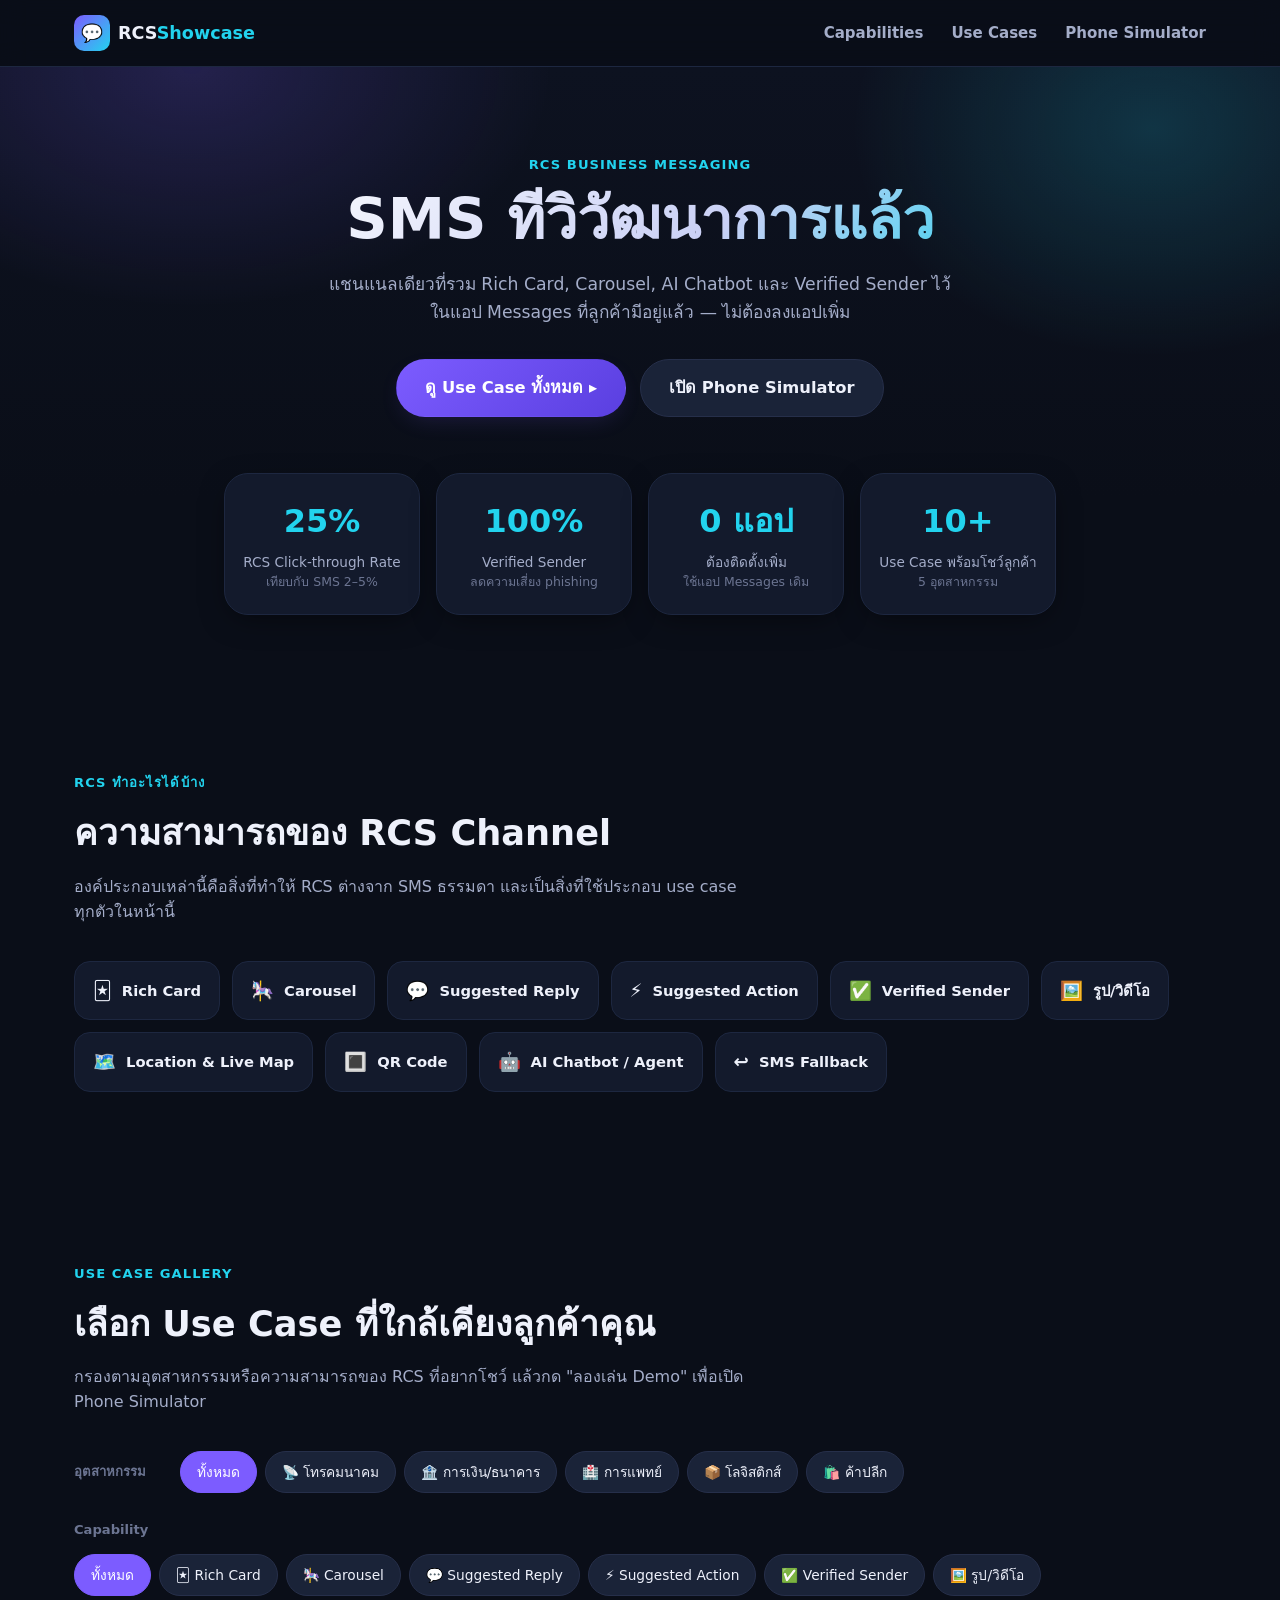
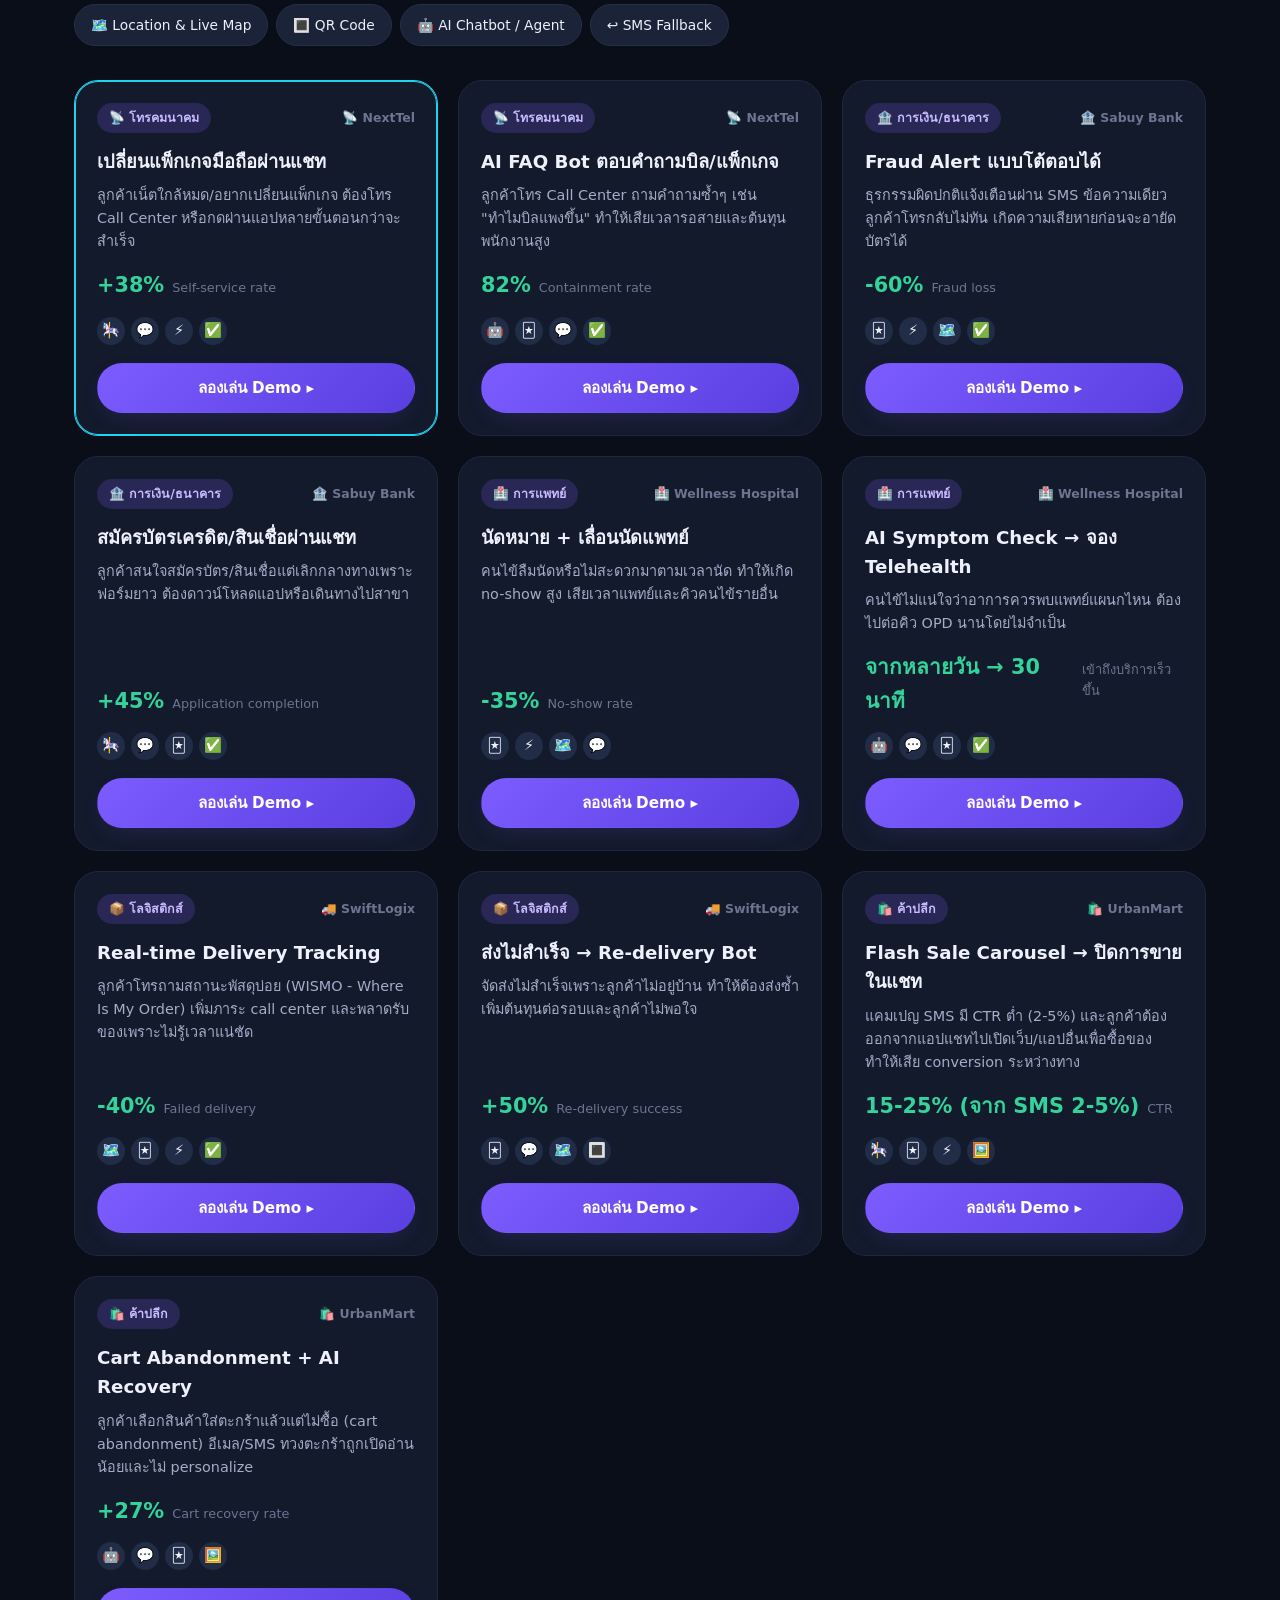
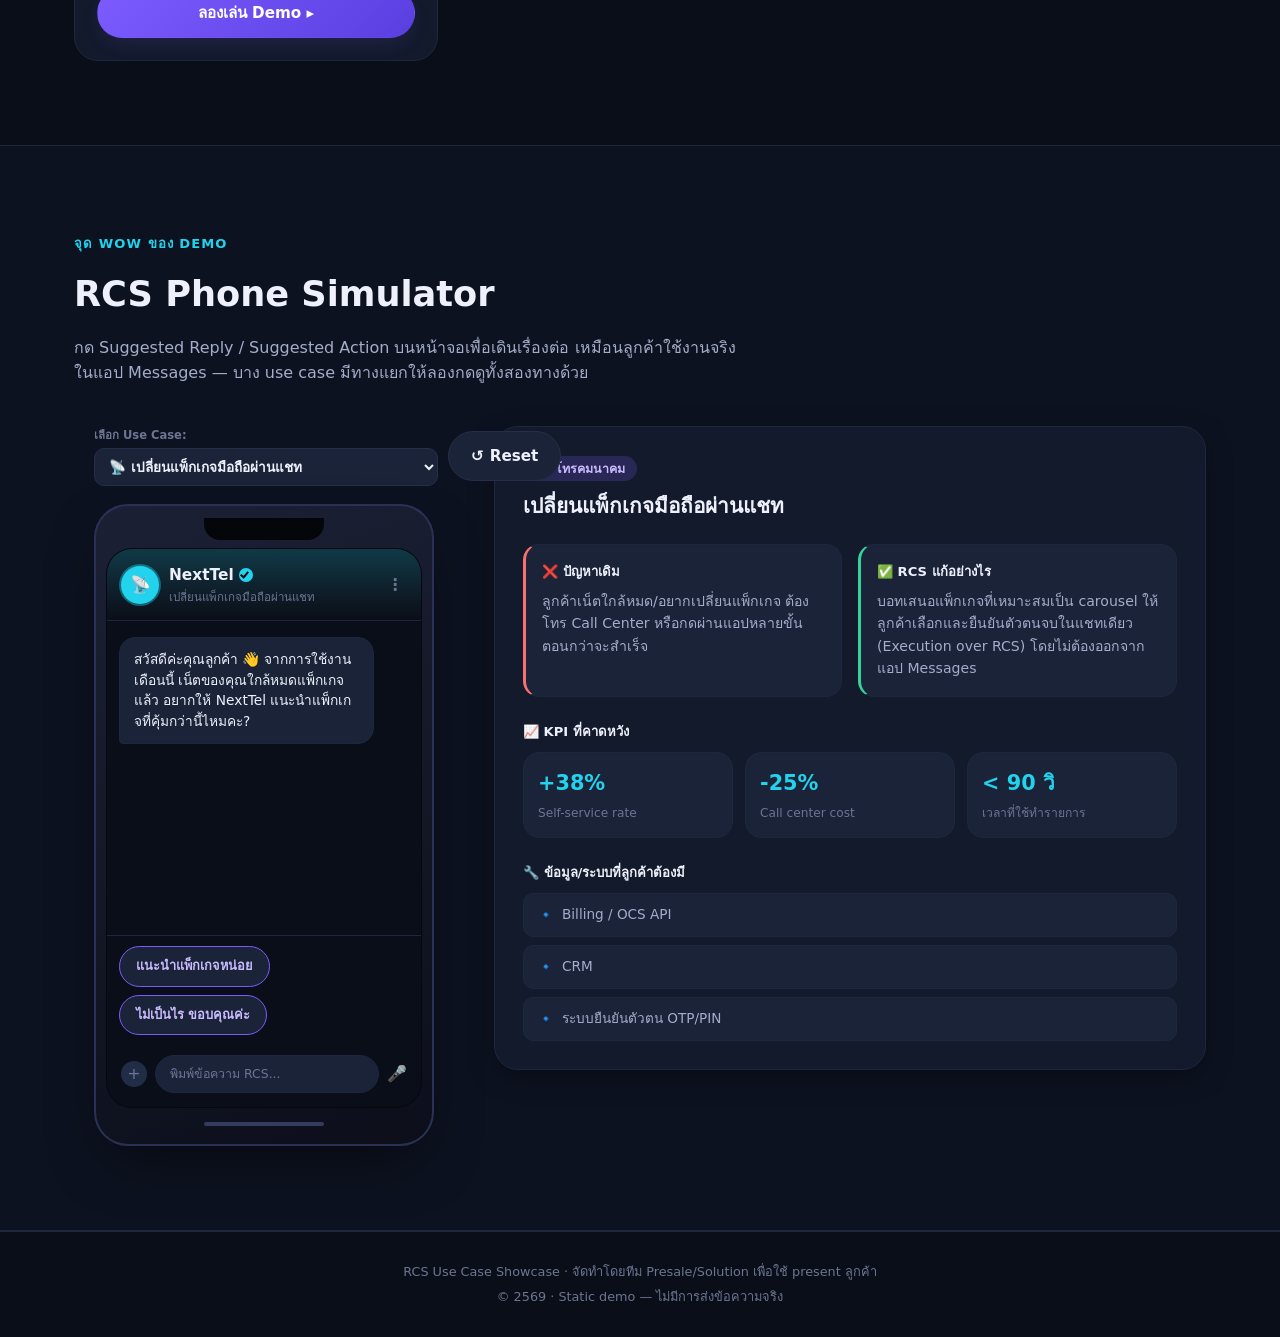
==== index.html @ 5b844939 "Build RCS use case showcase website Co-Authored-By: Claude Fable 5 <noreply@anthropic.com>" ====
<!DOCTYPE html>
<html lang="th">
<head>
<meta charset="UTF-8">
<meta name="viewport" content="width=device-width, initial-scale=1.0, viewport-fit=cover">
<title>RCS Use Case Showcase — SMS ที่วิวัฒนาการแล้ว</title>
<meta name="description" content="เว็บไซต์รวม RCS Business Messaging use case แบบ interactive พร้อม Phone Simulator เล่นบทสนทนาได้จริง สำหรับทีม presale">
<link rel="icon" href="data:,">
<link rel="stylesheet" href="css/style.css">
</head>
<body>

<a class="skip-link" href="#main">ข้ามไปเนื้อหาหลัก</a>

<header class="site-header">
  <div class="container header-inner">
    <a class="brand-logo" href="#top">
      <span class="brand-logo-mark" aria-hidden="true">💬</span>
      <span class="brand-logo-text">RCS<span>Showcase</span></span>
    </a>
    <button id="navToggle" class="nav-toggle" type="button" aria-label="เปิดเมนู" aria-expanded="false">
      <span></span><span></span><span></span>
    </button>
    <nav id="navMenu" class="nav-menu">
      <a href="#capabilities">Capabilities</a>
      <a href="#gallery">Use Cases</a>
      <a href="#simulator">Phone Simulator</a>
    </nav>
  </div>
</header>

<main id="main">

  <!-- ================= HERO ================= -->
  <section id="top" class="hero">
    <div class="hero-bg" aria-hidden="true"></div>
    <div class="container hero-inner">
      <p class="eyebrow">RCS Business Messaging</p>
      <h1 class="hero-title">SMS ที่วิวัฒนาการแล้ว</h1>
      <p class="hero-desc">
        แชนแนลเดียวที่รวม Rich Card, Carousel, AI Chatbot และ Verified Sender
        ไว้ในแอป Messages ที่ลูกค้ามีอยู่แล้ว — ไม่ต้องลงแอปเพิ่ม
      </p>
      <div class="hero-cta">
        <a href="#gallery" class="btn btn-primary btn-lg">ดู Use Case ทั้งหมด ▸</a>
        <a href="#simulator" class="btn btn-ghost btn-lg">เปิด Phone Simulator</a>
      </div>

      <div class="stat-tiles">
        <div class="stat-tile">
          <div class="stat-value"><span data-count-to="25" data-suffix="%">0%</span></div>
          <div class="stat-label">RCS Click-through Rate<br><span class="stat-sub">เทียบกับ SMS 2–5%</span></div>
        </div>
        <div class="stat-tile">
          <div class="stat-value"><span data-count-to="100" data-suffix="%">0%</span></div>
          <div class="stat-label">Verified Sender<br><span class="stat-sub">ลดความเสี่ยง phishing</span></div>
        </div>
        <div class="stat-tile">
          <div class="stat-value"><span data-count-to="0" data-suffix="">0</span> แอป</div>
          <div class="stat-label">ต้องติดตั้งเพิ่ม<br><span class="stat-sub">ใช้แอป Messages เดิม</span></div>
        </div>
        <div class="stat-tile">
          <div class="stat-value"><span data-count-to="10" data-suffix="+">0+</span></div>
          <div class="stat-label">Use Case พร้อมโชว์ลูกค้า<br><span class="stat-sub">5 อุตสาหกรรม</span></div>
        </div>
      </div>
    </div>
  </section>

  <!-- ================= CAPABILITY CHIPS ================= -->
  <section id="capabilities" class="section capabilities-section">
    <div class="container">
      <p class="section-eyebrow">RCS ทำอะไรได้บ้าง</p>
      <h2 class="section-title">ความสามารถของ RCS Channel</h2>
      <p class="section-desc">องค์ประกอบเหล่านี้คือสิ่งที่ทำให้ RCS ต่างจาก SMS ธรรมดา และเป็นสิ่งที่ใช้ประกอบ use case ทุกตัวในหน้านี้</p>
      <div id="capabilityChips" class="capability-chip-grid"></div>
    </div>
  </section>

  <!-- ================= GALLERY ================= -->
  <section id="gallery" class="section gallery-section">
    <div class="container">
      <p class="section-eyebrow">Use Case Gallery</p>
      <h2 class="section-title">เลือก Use Case ที่ใกล้เคียงลูกค้าคุณ</h2>
      <p class="section-desc">กรองตามอุตสาหกรรมหรือความสามารถของ RCS ที่อยากโชว์ แล้วกด "ลองเล่น Demo" เพื่อเปิด Phone Simulator</p>

      <div class="filters">
        <div class="filter-group">
          <span class="filter-group-label">อุตสาหกรรม</span>
          <div id="industryFilters" class="filter-chip-row"></div>
        </div>
        <div class="filter-group">
          <span class="filter-group-label">Capability</span>
          <div id="capabilityFilters" class="filter-chip-row"></div>
        </div>
      </div>

      <div id="galleryGrid" class="gallery-grid"></div>
    </div>
  </section>

  <!-- ================= SIMULATOR ================= -->
  <section id="simulator" class="section simulator-section">
    <div class="container simulator-container">
      <div class="simulator-intro">
        <p class="section-eyebrow">จุด Wow ของ Demo</p>
        <h2 class="section-title">RCS Phone Simulator</h2>
        <p class="section-desc">
          กด Suggested Reply / Suggested Action บนหน้าจอเพื่อเดินเรื่องต่อ
          เหมือนลูกค้าใช้งานจริงในแอป Messages — บาง use case มีทางแยกให้ลองกดดูทั้งสองทางด้วย
        </p>
      </div>

      <div class="simulator-layout">
        <div id="simulatorRoot" class="simulator-root"></div>
        <div id="businessValue" class="business-value-panel"></div>
      </div>
    </div>
  </section>

</main>

<footer class="site-footer">
  <div class="container footer-inner">
    <p>RCS Use Case Showcase · จัดทำโดยทีม Presale/Solution เพื่อใช้ present ลูกค้า</p>
    <p class="footer-meta">© <span id="footerYear"></span> · Static demo — ไม่มีการส่งข้อความจริง</p>
  </div>
</footer>

<script src="js/usecases.js"></script>
<script src="js/simulator.js"></script>
<script src="js/app.js"></script>
</body>
</html>
---- css/style.css ----
/* =========================================================================
   RCS Use Case Showcase — style.css
   Dark theme, self-contained (no external fonts/CDN), responsive.
   ========================================================================= */

:root {
  --bg: #0a0e18;
  --bg-soft: #0d1220;
  --surface: #131a2c;
  --surface-2: #1a2338;
  --surface-3: #212c47;
  --border: #262f4a;
  --border-soft: #1d2740;
  --text: #eef1fb;
  --text-dim: #a4adc9;
  --text-faint: #6c7592;

  --accent: #7c5cff;
  --accent-soft: #7c5cff33;
  --accent-2: #22d3ee;
  --accent-2-soft: #22d3ee2e;
  --success: #34d399;
  --success-soft: #34d3992e;
  --danger: #f87171;
  --danger-soft: #f871712e;
  --warning: #fbbf24;
  --warning-soft: #fbbf242e;

  --radius-sm: 10px;
  --radius-md: 16px;
  --radius-lg: 24px;
  --radius-xl: 34px;

  --shadow-md: 0 8px 30px -8px rgba(0, 0, 0, 0.55);
  --shadow-lg: 0 24px 60px -20px rgba(0, 0, 0, 0.6);

  --font-sans: 'Segoe UI', 'Leelawadee UI', 'Noto Sans Thai', 'Sarabun', 'Thonburi',
    system-ui, -apple-system, 'Helvetica Neue', Arial, sans-serif;

  color-scheme: dark;
}

/* ---------------- reset ---------------- */
*, *::before, *::after { box-sizing: border-box; }
html { scroll-behavior: smooth; }
body {
  margin: 0;
  background: var(--bg);
  color: var(--text);
  font-family: var(--font-sans);
  line-height: 1.6;
  -webkit-font-smoothing: antialiased;
  overflow-x: hidden;
}
img, svg { display: block; max-width: 100%; }
button, select { font: inherit; color: inherit; }
a { color: inherit; text-decoration: none; }
ul { margin: 0; padding: 0; list-style: none; }
h1, h2, h3, p { margin: 0; }
.hidden { display: none !important; }

.skip-link {
  position: absolute; left: -999px; top: 0;
  background: var(--accent); color: #fff; padding: 10px 16px; border-radius: 0 0 8px 0; z-index: 999;
}
.skip-link:focus { left: 0; }

.container {
  width: 100%;
  max-width: 1180px;
  margin: 0 auto;
  padding: 0 24px;
}

/* ---------------- buttons & chips (shared) ---------------- */
.btn {
  display: inline-flex; align-items: center; justify-content: center; gap: 6px;
  border: 1px solid transparent;
  border-radius: 999px;
  padding: 12px 22px;
  font-weight: 600;
  font-size: 0.95rem;
  cursor: pointer;
  transition: transform .15s ease, box-shadow .15s ease, background .15s ease, border-color .15s ease;
  white-space: nowrap;
}
.btn:active { transform: scale(0.97); }
.btn-primary {
  background: linear-gradient(135deg, var(--accent), #5a3fe0);
  color: #fff;
  box-shadow: 0 8px 24px -8px var(--accent-soft);
}
.btn-primary:hover { box-shadow: 0 10px 28px -6px var(--accent-soft); transform: translateY(-1px); }
.btn-ghost {
  background: var(--surface-2);
  border-color: var(--border);
  color: var(--text);
}
.btn-ghost:hover { background: var(--surface-3); }
.btn-lg { padding: 15px 28px; font-size: 1.02rem; }
.btn-sm { padding: 8px 14px; font-size: 0.85rem; }
.btn-block { width: 100%; margin-top: 14px; }

.chip {
  border: 1px solid var(--border);
  background: var(--surface-2);
  border-radius: 999px;
  padding: 9px 16px;
  font-size: 0.86rem;
  cursor: pointer;
  transition: all .15s ease;
  color: var(--text);
}
.chip:hover { border-color: var(--accent); background: var(--surface-3); }
.chip-filter.active { background: var(--accent); border-color: var(--accent); color: #fff; }
.mini-chip {
  display: inline-flex; align-items: center; justify-content: center;
  width: 28px; height: 28px; border-radius: 50%;
  background: var(--surface-3); font-size: 0.9rem;
}

/* ---------------- header / nav ---------------- */
.site-header {
  position: sticky; top: 0; z-index: 100;
  backdrop-filter: blur(14px);
  background: rgba(10, 14, 24, 0.75);
  border-bottom: 1px solid var(--border-soft);
}
.header-inner {
  display: flex; align-items: center; justify-content: space-between;
  height: 66px;
}
.brand-logo { display: flex; align-items: center; gap: 8px; font-weight: 800; font-size: 1.1rem; }
.brand-logo-mark {
  width: 36px; height: 36px; border-radius: 10px;
  background: linear-gradient(135deg, var(--accent), var(--accent-2));
  display: flex; align-items: center; justify-content: center; font-size: 1.1rem;
}
.brand-logo-text span { color: var(--accent-2); }
.nav-menu { display: flex; gap: 28px; }
.nav-menu a { color: var(--text-dim); font-weight: 600; font-size: 0.94rem; transition: color .15s ease; }
.nav-menu a:hover { color: var(--text); }

.nav-toggle {
  display: none; flex-direction: column; justify-content: center; gap: 5px;
  width: 40px; height: 40px; background: none; border: none; cursor: pointer;
}
.nav-toggle span { width: 22px; height: 2px; background: var(--text); border-radius: 2px; transition: transform .2s ease, opacity .2s ease; }
.nav-toggle.open span:nth-child(1) { transform: translateY(7px) rotate(45deg); }
.nav-toggle.open span:nth-child(2) { opacity: 0; }
.nav-toggle.open span:nth-child(3) { transform: translateY(-7px) rotate(-45deg); }

/* ---------------- hero ---------------- */
.hero { position: relative; padding: 84px 0 70px; overflow: hidden; }
.hero-bg {
  position: absolute; inset: 0; z-index: -1;
  background:
    radial-gradient(600px 400px at 15% 0%, var(--accent-soft), transparent 60%),
    radial-gradient(500px 380px at 90% 10%, var(--accent-2-soft), transparent 60%),
    linear-gradient(180deg, var(--bg-soft), var(--bg) 70%);
}
.hero-inner { text-align: center; max-width: 880px; }
.eyebrow, .section-eyebrow {
  display: inline-block;
  color: var(--accent-2);
  font-weight: 700;
  font-size: 0.82rem;
  letter-spacing: 0.08em;
  text-transform: uppercase;
  margin-bottom: 12px;
}
.hero-title {
  font-size: clamp(2.2rem, 5.4vw, 3.6rem);
  font-weight: 800;
  line-height: 1.15;
  background: linear-gradient(135deg, #fff, #c9d0f5 60%, var(--accent-2));
  -webkit-background-clip: text; background-clip: text; color: transparent;
  margin-bottom: 18px;
}
.hero-desc { color: var(--text-dim); font-size: 1.08rem; max-width: 640px; margin: 0 auto 32px; }
.hero-cta { display: flex; gap: 14px; justify-content: center; flex-wrap: wrap; margin-bottom: 56px; }

.stat-tiles {
  display: grid; grid-template-columns: repeat(4, 1fr); gap: 16px;
}
.stat-tile {
  background: var(--surface); border: 1px solid var(--border-soft);
  border-radius: var(--radius-lg); padding: 22px 16px;
  box-shadow: var(--shadow-md);
}
.stat-value { font-size: 2rem; font-weight: 800; color: var(--accent-2); margin-bottom: 6px; }
.stat-label { font-size: 0.85rem; color: var(--text-dim); line-height: 1.45; }
.stat-sub { color: var(--text-faint); font-size: 0.78rem; }

/* ---------------- generic section ---------------- */
.section { padding: 84px 0; }
.section-title { font-size: clamp(1.6rem, 3vw, 2.2rem); font-weight: 800; margin-bottom: 12px; }
.section-desc { color: var(--text-dim); max-width: 680px; margin-bottom: 36px; }

/* ---------------- capability chips ---------------- */
.capability-chip-grid { display: flex; flex-wrap: wrap; gap: 12px; }
.capability-chip {
  display: flex; align-items: center; gap: 10px;
  background: var(--surface); border: 1px solid var(--border-soft);
  border-radius: var(--radius-md); padding: 14px 18px;
  font-weight: 600; font-size: 0.92rem;
  transition: transform .15s ease, border-color .15s ease;
}
.capability-chip:hover { transform: translateY(-2px); border-color: var(--accent); }
.capability-chip-icon { font-size: 1.15rem; }

/* ---------------- filters ---------------- */
.filters { display: flex; flex-direction: column; gap: 16px; margin-bottom: 34px; }
.filter-group { display: flex; align-items: flex-start; gap: 14px; flex-wrap: wrap; }
.filter-group-label { color: var(--text-faint); font-weight: 700; font-size: 0.82rem; padding-top: 10px; min-width: 92px; }
.filter-chip-row { display: flex; flex-wrap: wrap; gap: 8px; }

/* ---------------- gallery ---------------- */
.gallery-grid {
  display: grid; grid-template-columns: repeat(auto-fill, minmax(300px, 1fr));
  gap: 20px;
}
.gallery-empty { color: var(--text-dim); padding: 40px; text-align: center; grid-column: 1/-1; }
.usecase-card {
  background: var(--surface); border: 1px solid var(--border-soft);
  border-radius: var(--radius-lg); padding: 22px;
  display: flex; flex-direction: column;
  transition: border-color .18s ease, transform .18s ease, box-shadow .18s ease;
}
.usecase-card:hover { transform: translateY(-3px); border-color: var(--accent); box-shadow: var(--shadow-md); }
.usecase-card.active { border-color: var(--accent-2); box-shadow: 0 0 0 1px var(--accent-2) inset; }
.usecase-card-top { display: flex; align-items: center; justify-content: space-between; margin-bottom: 14px; gap: 8px; flex-wrap: wrap; }
.industry-badge {
  background: var(--accent-soft); color: #c9bcff;
  border-radius: 999px; padding: 5px 12px; font-size: 0.78rem; font-weight: 700;
}
.usecase-brand { color: var(--text-faint); font-size: 0.78rem; font-weight: 600; }
.usecase-title { font-size: 1.14rem; font-weight: 800; margin-bottom: 8px; }
.usecase-problem { color: var(--text-dim); font-size: 0.9rem; flex-grow: 1; margin-bottom: 16px; }
.usecase-kpi { display: flex; align-items: baseline; gap: 8px; margin-bottom: 14px; }
.usecase-kpi-value { font-size: 1.3rem; font-weight: 800; color: var(--success); }
.usecase-kpi-label { color: var(--text-faint); font-size: 0.8rem; }
.usecase-caps { display: flex; gap: 6px; margin-bottom: 4px; }

/* ---------------- simulator layout ---------------- */
.simulator-section { background: var(--bg-soft); border-top: 1px solid var(--border-soft); border-bottom: 1px solid var(--border-soft); }
.simulator-intro { max-width: 720px; margin-bottom: 40px; }
.simulator-layout {
  display: grid; grid-template-columns: 380px 1fr; gap: 40px; align-items: start;
}
.simulator-root { display: flex; flex-direction: column; align-items: center; gap: 18px; position: sticky; top: 90px; }

.sim-controls { width: 100%; max-width: 340px; display: flex; align-items: center; gap: 10px; }
.sim-select-label { flex-grow: 1; display: flex; flex-direction: column; gap: 4px; font-size: 0.72rem; color: var(--text-faint); font-weight: 700; }
.sim-select {
  background: var(--surface-2); border: 1px solid var(--border); color: var(--text);
  border-radius: var(--radius-sm); padding: 9px 10px; font-size: 0.85rem; max-width: 100%;
}
.sim-reset { flex-shrink: 0; }
.reset-icon { display: inline-block; }

/* ---------------- phone shell ---------------- */
.phone-shell {
  width: 340px; max-width: 100%;
  background: linear-gradient(160deg, #1b2035, #0c0f1a);
  border-radius: var(--radius-xl);
  padding: 14px 12px 20px;
  box-shadow: var(--shadow-lg), 0 0 0 2px #2a3155 inset;
  position: relative;
}
.phone-notch {
  width: 120px; height: 22px; background: #05060a; border-radius: 0 0 16px 16px;
  margin: 0 auto 8px;
}
.phone-home-bar { width: 120px; height: 4px; background: #333c5c; border-radius: 4px; margin: 14px auto 0; }

.phone-screen {
  background: var(--bg);
  border-radius: 26px;
  overflow: hidden;
  display: flex; flex-direction: column;
  height: 560px;
  border: 1px solid #0006;
}

.chat-header {
  --brand-color: #7c5cff;
  display: flex; align-items: center; gap: 10px;
  padding: 14px 14px;
  background: linear-gradient(180deg, color-mix(in srgb, var(--brand-color) 22%, var(--bg)), var(--bg));
  border-bottom: 1px solid var(--border-soft);
  flex-shrink: 0;
}
.chat-avatar {
  width: 38px; height: 38px; border-radius: 50%;
  background: var(--brand-color);
  display: flex; align-items: center; justify-content: center;
  font-size: 1.05rem; flex-shrink: 0;
  box-shadow: 0 0 0 2px color-mix(in srgb, var(--brand-color) 40%, transparent);
}
.chat-header-text { display: flex; flex-direction: column; min-width: 0; flex-grow: 1; }
.chat-brand-row { display: flex; align-items: center; gap: 5px; }
.chat-brand-name { font-weight: 800; font-size: 0.96rem; white-space: nowrap; overflow: hidden; text-overflow: ellipsis; }
.chat-header-sub { color: var(--text-faint); font-size: 0.72rem; white-space: nowrap; overflow: hidden; text-overflow: ellipsis; }
.chat-header-dots { color: var(--text-faint); font-weight: 800; padding: 0 4px; }

.verified-badge {
  width: 14px; height: 14px; border-radius: 50%;
  background: var(--accent-2); flex-shrink: 0; position: relative;
}
.verified-badge::after {
  content: ''; position: absolute; left: 3.5px; top: 2px; width: 5px; height: 8px;
  border-right: 2px solid #05060a; border-bottom: 2px solid #05060a;
  transform: rotate(40deg);
}

.chat-feed {
  flex-grow: 1; overflow-y: auto; padding: 16px 12px;
  display: flex; flex-direction: column; gap: 10px;
  scroll-behavior: smooth;
}
.chat-feed::-webkit-scrollbar { width: 5px; }
.chat-feed::-webkit-scrollbar-thumb { background: var(--border); border-radius: 4px; }

.msg-row { display: flex; max-width: 88%; opacity: 0; transform: translateY(8px) scale(0.98); transition: opacity .28s ease, transform .28s ease; }
.msg-row.in { opacity: 1; transform: none; }
.msg-row.bot { align-self: flex-start; }
.msg-row.user { align-self: flex-end; opacity: 1; transform: none; animation: bubbleIn .25s ease; }
@keyframes bubbleIn { from { opacity: 0; transform: translateY(6px); } to { opacity: 1; transform: none; } }

.bubble {
  background: var(--surface-2); border: 1px solid var(--border-soft);
  border-radius: var(--radius-md); padding: 11px 14px;
  font-size: 0.86rem; line-height: 1.5;
}
.text-bubble { border-bottom-left-radius: 4px; }
.user-bubble {
  background: linear-gradient(135deg, var(--accent), #5a3fe0);
  color: #fff; border: none; border-bottom-right-radius: 4px;
}

.typing-bubble { display: flex; gap: 4px; padding: 14px 16px; border-bottom-left-radius: 4px; }
.dot { width: 6px; height: 6px; border-radius: 50%; background: var(--text-faint); animation: typingBounce 1.1s infinite ease-in-out; }
.dot:nth-child(2) { animation-delay: .15s; }
.dot:nth-child(3) { animation-delay: .3s; }
@keyframes typingBounce { 0%, 60%, 100% { transform: translateY(0); opacity: .5; } 30% { transform: translateY(-5px); opacity: 1; } }

/* ---- rich card ---- */
.card-bubble, .carousel-card, .map-bubble, .qr-bubble, .rating-bubble, .payment-bubble {
  padding: 0; overflow: hidden; border-bottom-left-radius: 4px; width: 100%;
}
.card-visual {
  position: relative;
  height: 92px;
  display: flex; align-items: center; justify-content: center;
  background:
    radial-gradient(circle at 30% 20%, color-mix(in srgb, var(--accent) 30%, transparent), transparent 60%),
    linear-gradient(135deg, var(--surface-3), var(--surface-2));
}
.card-visual-icon { font-size: 2.4rem; filter: drop-shadow(0 4px 10px rgba(0,0,0,.4)); }
.card-tag {
  position: absolute; top: 8px; right: 8px;
  background: var(--accent); color: #fff; font-size: 0.66rem; font-weight: 800;
  padding: 3px 9px; border-radius: 999px;
}
.tone-alert .card-visual { background: radial-gradient(circle at 30% 20%, var(--danger-soft), transparent 60%), linear-gradient(135deg, var(--surface-3), var(--surface-2)); }
.tone-alert .card-tag { background: var(--danger); }
.tone-success .card-visual { background: radial-gradient(circle at 30% 20%, var(--success-soft), transparent 60%), linear-gradient(135deg, var(--surface-3), var(--surface-2)); }
.tone-success .card-tag { background: var(--success); color: #06281c; }

.card-body { padding: 12px 14px 4px; }
.card-title { font-weight: 800; font-size: 0.92rem; margin-bottom: 3px; }
.card-subtitle { color: var(--text-dim); font-size: 0.8rem; margin-bottom: 3px; }
.card-desc { color: var(--text-faint); font-size: 0.76rem; }
.card-price { color: var(--accent-2); font-weight: 800; font-size: 0.86rem; margin-top: 4px; }

.card-actions { display: flex; flex-wrap: wrap; gap: 6px; padding: 12px 14px 14px; }
.chip-action {
  background: var(--accent-soft); color: #cabcff; border: 1px solid color-mix(in srgb, var(--accent) 55%, transparent);
  font-weight: 700; font-size: 0.78rem; padding: 8px 13px;
}
.chip-action:hover { background: var(--accent); color: #fff; }

/* ---- carousel ---- */
.carousel-bubble { background: none; border: none; padding: 0; }
.carousel-track {
  display: flex; gap: 10px; overflow-x: auto; padding-bottom: 4px;
  scroll-snap-type: x mandatory;
}
.carousel-track::-webkit-scrollbar { height: 5px; }
.carousel-track::-webkit-scrollbar-thumb { background: var(--border); border-radius: 4px; }
.carousel-card {
  flex: 0 0 178px; background: var(--surface-2); border: 1px solid var(--border-soft);
  border-radius: var(--radius-md); scroll-snap-align: start;
}
.carousel-hint { text-align: center; color: var(--text-faint); font-size: 0.68rem; margin-top: 6px; }

/* ---- map ---- */
.map-canvas {
  position: relative; height: 130px; overflow: hidden;
  background:
    repeating-linear-gradient(0deg, #1c2846 0 2px, transparent 2px 34px),
    repeating-linear-gradient(90deg, #1c2846 0 2px, transparent 2px 34px),
    linear-gradient(160deg, #16233d, #101a2f);
}
.map-roads {
  position: absolute; inset: 0;
  background:
    linear-gradient(100deg, transparent 46%, #2c3a63 46% 52%, transparent 52%),
    linear-gradient(20deg, transparent 66%, #26325a 66% 70%, transparent 70%);
}
.map-pin { position: absolute; font-size: 1.3rem; filter: drop-shadow(0 3px 5px rgba(0,0,0,.5)); }
.map-pin-dest { top: 18%; left: 74%; }
.map-pin-courier { top: 62%; left: 18%; transition: left 3.5s ease-in-out, top 3.5s ease-in-out; }
.map-canvas.animated .map-pin-courier { animation: courierMove 5s ease-in-out infinite alternate; }
@keyframes courierMove {
  0%   { left: 14%; top: 68%; }
  35%  { left: 40%; top: 34%; }
  70%  { left: 58%; top: 50%; }
  100% { left: 70%; top: 24%; }
}
.map-meta { display: flex; gap: 8px; flex-wrap: wrap; margin-top: 8px; }
.map-meta-chip {
  background: var(--surface-3); border: 1px solid var(--border-soft);
  border-radius: 999px; padding: 4px 10px; font-size: 0.72rem; color: var(--text-dim);
}

/* ---- qr ---- */
.qr-bubble { display: flex; flex-direction: column; align-items: center; padding-top: 16px; }
.qr-visual {
  position: relative; width: 140px; height: 140px;
  background: #fff; border-radius: 10px; padding: 10px; margin-bottom: 4px;
}
.qr-grid {
  display: grid; width: 100%; height: 100%; grid-template-rows: repeat(13, 1fr);
}
.qr-cell { background: transparent; }
.qr-cell.on { background: #0a0e18; }
.qr-cell.qr-blank { background: transparent; }
.qr-finder {
  position: absolute; width: 30px; height: 30px;
  border: 4px solid #0a0e18; border-radius: 3px;
  display: flex; align-items: center; justify-content: center;
}
.qr-finder-inner { width: 11px; height: 11px; background: #0a0e18; }
.qr-finder-tl { top: 10px; left: 10px; }
.qr-finder-tr { top: 10px; right: 10px; }
.qr-finder-bl { bottom: 10px; left: 10px; }
.qr-bubble .card-body { text-align: center; padding-bottom: 14px; }

/* ---- rating ---- */
.rating-bubble { padding-bottom: 14px; }
.rating-stars { display: flex; gap: 6px; padding: 6px 14px 4px; }
.star-btn {
  background: none; border: none; font-size: 1.7rem; line-height: 1; cursor: pointer;
  color: var(--border); transition: color .12s ease, transform .12s ease;
  padding: 2px;
}
.star-btn.filled { color: var(--warning); transform: scale(1.08); }
.star-btn:disabled { cursor: default; }

/* ---- payment ---- */
.payment-items { padding: 0 14px; display: flex; flex-direction: column; gap: 6px; margin-top: 4px; }
.payment-row { display: flex; justify-content: space-between; font-size: 0.8rem; color: var(--text-dim); }
.payment-price { color: var(--text); font-weight: 600; }
.payment-total {
  display: flex; justify-content: space-between; align-items: center;
  margin: 10px 14px 0; padding-top: 10px; border-top: 1px dashed var(--border);
  font-weight: 800; font-size: 0.92rem;
}
.payment-total-value { color: var(--success); font-size: 1.05rem; }
.payment-method { padding: 8px 14px 0; color: var(--text-faint); font-size: 0.76rem; }

/* ---- suggested reply row / end banner / input bar ---- */
.suggested-row {
  display: flex; flex-wrap: wrap; gap: 8px;
  padding: 10px 12px; border-top: 1px solid var(--border-soft); flex-shrink: 0;
  min-height: 0;
}
.chip-reply {
  background: var(--surface-2); border: 1px solid var(--accent);
  color: #cabcff; font-weight: 700; font-size: 0.8rem;
}
.chip-reply:hover { background: var(--accent); color: #fff; }

.end-banner {
  display: flex; flex-direction: column; align-items: center; gap: 10px;
  padding: 14px; text-align: center; color: var(--text-dim); font-size: 0.85rem;
  border-top: 1px solid var(--border-soft); flex-shrink: 0;
}

.chat-inputbar {
  display: flex; align-items: center; gap: 8px;
  padding: 10px 14px 14px; flex-shrink: 0;
}
.inputbar-plus {
  width: 26px; height: 26px; border-radius: 50%; background: var(--surface-3);
  display: flex; align-items: center; justify-content: center; color: var(--text-faint); flex-shrink: 0;
}
.inputbar-placeholder {
  flex-grow: 1; background: var(--surface-2); border: 1px solid var(--border-soft);
  border-radius: 999px; padding: 8px 14px; color: var(--text-faint); font-size: 0.78rem;
  overflow: hidden; white-space: nowrap; text-overflow: ellipsis;
}
.inputbar-mic { color: var(--text-faint); flex-shrink: 0; }

/* ---------------- business value panel ---------------- */
.business-value-panel {
  background: var(--surface); border: 1px solid var(--border-soft);
  border-radius: var(--radius-lg); padding: 28px; box-shadow: var(--shadow-md);
}
.bv-header { margin-bottom: 20px; }
.bv-header h3 { font-size: 1.3rem; font-weight: 800; margin-top: 10px; }
.bv-grid { display: grid; grid-template-columns: 1fr 1fr; gap: 16px; margin-bottom: 24px; }
.bv-block { background: var(--surface-2); border-radius: var(--radius-md); padding: 16px; border: 1px solid var(--border-soft); }
.bv-block p { color: var(--text-dim); font-size: 0.88rem; }
.bv-block-label { font-weight: 800; font-size: 0.82rem; margin-bottom: 8px; color: var(--text); }
.bv-problem { border-left: 3px solid var(--danger); }
.bv-solution { border-left: 3px solid var(--success); }

.bv-kpis { margin-bottom: 24px; }
.bv-kpi-row { display: grid; grid-template-columns: repeat(auto-fit, minmax(140px, 1fr)); gap: 12px; margin-top: 10px; }
.bv-kpi-tile {
  background: var(--surface-2); border: 1px solid var(--border-soft); border-radius: var(--radius-md);
  padding: 14px; display: flex; flex-direction: column; gap: 4px;
}
.bv-kpi-value { font-size: 1.3rem; font-weight: 800; color: var(--accent-2); }
.bv-kpi-label { font-size: 0.76rem; color: var(--text-faint); }

.bv-integration-list { display: flex; flex-direction: column; gap: 8px; margin-top: 10px; }
.bv-integration-list li {
  background: var(--surface-2); border: 1px solid var(--border-soft); border-radius: var(--radius-sm);
  padding: 10px 14px; font-size: 0.85rem; color: var(--text-dim);
  display: flex; align-items: center; gap: 8px;
}
.bv-integration-list li::before { content: '🔹'; font-size: 0.8rem; }

/* ---------------- footer ---------------- */
.site-footer { border-top: 1px solid var(--border-soft); padding: 30px 0; }
.footer-inner { display: flex; flex-direction: column; gap: 4px; color: var(--text-faint); font-size: 0.8rem; text-align: center; }

/* ============================= RESPONSIVE ============================= */
@media (max-width: 980px) {
  .simulator-layout { grid-template-columns: 1fr; }
  .simulator-root { position: static; }
  .bv-grid { grid-template-columns: 1fr; }
}

@media (max-width: 720px) {
  .nav-toggle { display: flex; }
  .nav-menu {
    position: absolute; top: 66px; left: 0; right: 0;
    background: var(--bg-soft); border-bottom: 1px solid var(--border-soft);
    flex-direction: column; padding: 10px 24px 18px; gap: 4px;
    max-height: 0; overflow: hidden; opacity: 0; pointer-events: none;
    transition: max-height .25s ease, opacity .2s ease;
  }
  .nav-menu.open { max-height: 260px; opacity: 1; pointer-events: auto; }
  .nav-menu a { padding: 10px 0; border-bottom: 1px solid var(--border-soft); }

  .stat-tiles { grid-template-columns: 1fr 1fr; }
  .hero { padding: 56px 0 46px; }
  .section { padding: 56px 0; }

  .filter-group { flex-direction: column; gap: 8px; }
  .filter-group-label { min-width: 0; padding-top: 0; }

  .phone-shell { width: 100%; }
  .phone-screen { height: 500px; }
}

@media (max-width: 420px) {
  .stat-tiles { grid-template-columns: 1fr; }
  .container { padding: 0 16px; }
}

/* ---------------- reduced motion ---------------- */
@media (prefers-reduced-motion: reduce) {
  html { scroll-behavior: auto; }
  .msg-row, .dot, .map-pin-courier, .star-btn { animation: none !important; transition: none !important; }
}
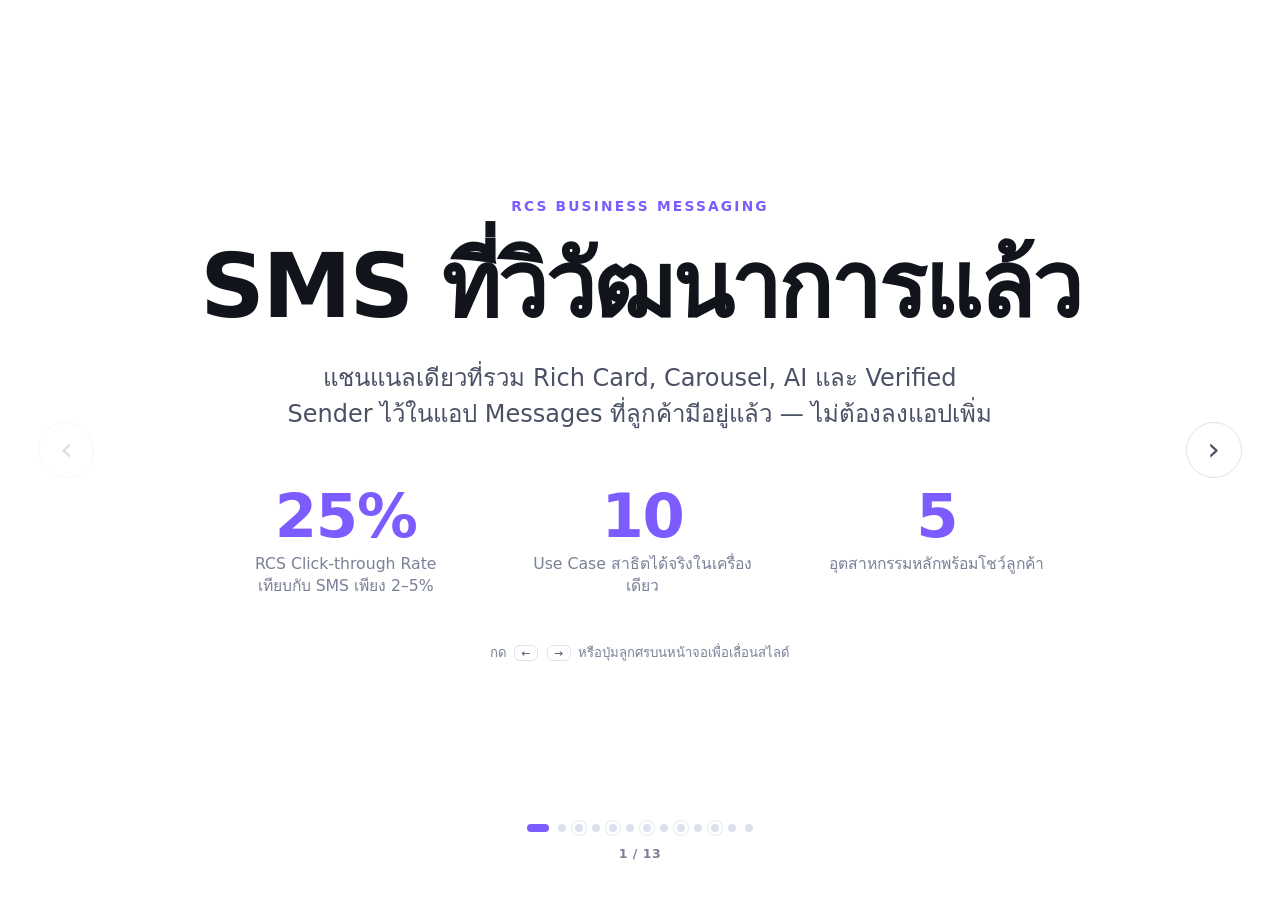
==== commit 2db0bbc4: "Redesign main site as Apple-keynote-style full-screen slide deck Co-Authored-By: Claude Fable 5 <nor" ====
--- a/index.html
+++ b/index.html
@@ -4,128 +4,26 @@
 <meta charset="UTF-8">
 <meta name="viewport" content="width=device-width, initial-scale=1.0, viewport-fit=cover">
 <title>RCS Use Case Showcase — SMS ที่วิวัฒนาการแล้ว</title>
-<meta name="description" content="เว็บไซต์รวม RCS Business Messaging use case แบบ interactive พร้อม Phone Simulator เล่นบทสนทนาได้จริง สำหรับทีม presale">
+<meta name="description" content="RCS Business Messaging use case แบบ interactive slide deck พร้อม Phone Simulator เล่นบทสนทนาได้จริง สำหรับทีม presale">
 <link rel="icon" href="data:,">
 <link rel="stylesheet" href="css/style.css">
 </head>
-<body>
+<body class="deck-mode">
 
-<a class="skip-link" href="#main">ข้ามไปเนื้อหาหลัก</a>
+<a class="skip-link" href="#deck">ข้ามไปเนื้อหาหลัก</a>
 
-<header class="site-header">
-  <div class="container header-inner">
-    <a class="brand-logo" href="#top">
-      <span class="brand-logo-mark" aria-hidden="true">💬</span>
-      <span class="brand-logo-text">RCS<span>Showcase</span></span>
-    </a>
-    <button id="navToggle" class="nav-toggle" type="button" aria-label="เปิดเมนู" aria-expanded="false">
-      <span></span><span></span><span></span>
-    </button>
-    <nav id="navMenu" class="nav-menu">
-      <a href="#capabilities">Capabilities</a>
-      <a href="#gallery">Use Cases</a>
-      <a href="#simulator">Phone Simulator</a>
-    </nav>
-  </div>
-</header>
+<main id="deck" class="deck" aria-label="RCS Use Case Presentation" aria-roledescription="สไลด์นำเสนอ"></main>
 
-<main id="main">
+<button id="deckPrev" class="deck-arrow deck-arrow-left" type="button" aria-label="สไลด์ก่อนหน้า">&#8249;</button>
+<button id="deckNext" class="deck-arrow deck-arrow-right" type="button" aria-label="สไลด์ถัดไป">&#8250;</button>
 
-  <!-- ================= HERO ================= -->
-  <section id="top" class="hero">
-    <div class="hero-bg" aria-hidden="true"></div>
-    <div class="container hero-inner">
-      <p class="eyebrow">RCS Business Messaging</p>
-      <h1 class="hero-title">SMS ที่วิวัฒนาการแล้ว</h1>
-      <p class="hero-desc">
-        แชนแนลเดียวที่รวม Rich Card, Carousel, AI Chatbot และ Verified Sender
-        ไว้ในแอป Messages ที่ลูกค้ามีอยู่แล้ว — ไม่ต้องลงแอปเพิ่ม
-      </p>
-      <div class="hero-cta">
-        <a href="#gallery" class="btn btn-primary btn-lg">ดู Use Case ทั้งหมด ▸</a>
-        <a href="#simulator" class="btn btn-ghost btn-lg">เปิด Phone Simulator</a>
-      </div>
+<div class="deck-chrome">
+  <div id="deckDots" class="deck-dots" role="tablist" aria-label="เลือกสไลด์"></div>
+  <div id="deckCounter" class="deck-counter" aria-live="polite"></div>
+</div>
 
-      <div class="stat-tiles">
-        <div class="stat-tile">
-          <div class="stat-value"><span data-count-to="25" data-suffix="%">0%</span></div>
-          <div class="stat-label">RCS Click-through Rate<br><span class="stat-sub">เทียบกับ SMS 2–5%</span></div>
-        </div>
-        <div class="stat-tile">
-          <div class="stat-value"><span data-count-to="100" data-suffix="%">0%</span></div>
-          <div class="stat-label">Verified Sender<br><span class="stat-sub">ลดความเสี่ยง phishing</span></div>
-        </div>
-        <div class="stat-tile">
-          <div class="stat-value"><span data-count-to="0" data-suffix="">0</span> แอป</div>
-          <div class="stat-label">ต้องติดตั้งเพิ่ม<br><span class="stat-sub">ใช้แอป Messages เดิม</span></div>
-        </div>
-        <div class="stat-tile">
-          <div class="stat-value"><span data-count-to="10" data-suffix="+">0+</span></div>
-          <div class="stat-label">Use Case พร้อมโชว์ลูกค้า<br><span class="stat-sub">5 อุตสาหกรรม</span></div>
-        </div>
-      </div>
-    </div>
-  </section>
-
-  <!-- ================= CAPABILITY CHIPS ================= -->
-  <section id="capabilities" class="section capabilities-section">
-    <div class="container">
-      <p class="section-eyebrow">RCS ทำอะไรได้บ้าง</p>
-      <h2 class="section-title">ความสามารถของ RCS Channel</h2>
-      <p class="section-desc">องค์ประกอบเหล่านี้คือสิ่งที่ทำให้ RCS ต่างจาก SMS ธรรมดา และเป็นสิ่งที่ใช้ประกอบ use case ทุกตัวในหน้านี้</p>
-      <div id="capabilityChips" class="capability-chip-grid"></div>
-    </div>
-  </section>
-
-  <!-- ================= GALLERY ================= -->
-  <section id="gallery" class="section gallery-section">
-    <div class="container">
-      <p class="section-eyebrow">Use Case Gallery</p>
-      <h2 class="section-title">เลือก Use Case ที่ใกล้เคียงลูกค้าคุณ</h2>
-      <p class="section-desc">กรองตามอุตสาหกรรมหรือความสามารถของ RCS ที่อยากโชว์ แล้วกด "ลองเล่น Demo" เพื่อเปิด Phone Simulator</p>
-
-      <div class="filters">
-        <div class="filter-group">
-          <span class="filter-group-label">อุตสาหกรรม</span>
-          <div id="industryFilters" class="filter-chip-row"></div>
-        </div>
-        <div class="filter-group">
-          <span class="filter-group-label">Capability</span>
-          <div id="capabilityFilters" class="filter-chip-row"></div>
-        </div>
-      </div>
-
-      <div id="galleryGrid" class="gallery-grid"></div>
-    </div>
-  </section>
-
-  <!-- ================= SIMULATOR ================= -->
-  <section id="simulator" class="section simulator-section">
-    <div class="container simulator-container">
-      <div class="simulator-intro">
-        <p class="section-eyebrow">จุด Wow ของ Demo</p>
-        <h2 class="section-title">RCS Phone Simulator</h2>
-        <p class="section-desc">
-          กด Suggested Reply / Suggested Action บนหน้าจอเพื่อเดินเรื่องต่อ
-          เหมือนลูกค้าใช้งานจริงในแอป Messages — บาง use case มีทางแยกให้ลองกดดูทั้งสองทางด้วย
-        </p>
-      </div>
-
-      <div class="simulator-layout">
-        <div id="simulatorRoot" class="simulator-root"></div>
-        <div id="businessValue" class="business-value-panel"></div>
-      </div>
-    </div>
-  </section>
-
-</main>
-
-<footer class="site-footer">
-  <div class="container footer-inner">
-    <p>RCS Use Case Showcase · จัดทำโดยทีม Presale/Solution เพื่อใช้ present ลูกค้า</p>
-    <p class="footer-meta">© <span id="footerYear"></span> · Static demo — ไม่มีการส่งข้อความจริง</p>
-  </div>
-</footer>
+<!-- single persistent simulator instance, moved into the active use-case slide -->
+<div class="sim-holder"><div id="simulatorRoot" class="simulator-root"></div></div>
 
 <script src="js/usecases.js"></script>
 <script src="js/simulator.js"></script>
--- a/css/style.css
+++ b/css/style.css
@@ -4,40 +4,41 @@
    ========================================================================= */
 
 :root {
-  --bg: #0a0e18;
-  --bg-soft: #0d1220;
-  --surface: #131a2c;
-  --surface-2: #1a2338;
-  --surface-3: #212c47;
-  --border: #262f4a;
-  --border-soft: #1d2740;
-  --text: #eef1fb;
-  --text-dim: #a4adc9;
-  --text-faint: #6c7592;
+  --bg: #ffffff;
+  --bg-soft: #f4f6fb;
+  --surface: #ffffff;
+  --surface-2: #f0f2f9;
+  --surface-3: #e6e9f4;
+  --border: #dde1ee;
+  --border-soft: #e8eaf3;
+  --text: #12141c;
+  --text-dim: #4b5165;
+  --text-faint: #7a8098;
 
   --accent: #7c5cff;
-  --accent-soft: #7c5cff33;
-  --accent-2: #22d3ee;
-  --accent-2-soft: #22d3ee2e;
-  --success: #34d399;
-  --success-soft: #34d3992e;
-  --danger: #f87171;
-  --danger-soft: #f871712e;
-  --warning: #fbbf24;
-  --warning-soft: #fbbf242e;
+  --accent-strong: #5b3fd6;
+  --accent-soft: #7c5cff1f;
+  --accent-2: #0e7490;
+  --accent-2-soft: #0e74901f;
+  --success: #0f9d6b;
+  --success-soft: #0f9d6b22;
+  --danger: #e0453f;
+  --danger-soft: #e0453f22;
+  --warning: #b8860b;
+  --warning-soft: #b8860b22;
 
   --radius-sm: 10px;
   --radius-md: 16px;
   --radius-lg: 24px;
   --radius-xl: 34px;
 
-  --shadow-md: 0 8px 30px -8px rgba(0, 0, 0, 0.55);
-  --shadow-lg: 0 24px 60px -20px rgba(0, 0, 0, 0.6);
-
-  --font-sans: 'Segoe UI', 'Leelawadee UI', 'Noto Sans Thai', 'Sarabun', 'Thonburi',
-    system-ui, -apple-system, 'Helvetica Neue', Arial, sans-serif;
-
-  color-scheme: dark;
+  --shadow-md: 0 8px 30px -8px rgba(20, 24, 46, 0.14);
+  --shadow-lg: 0 24px 60px -20px rgba(20, 24, 46, 0.2);
+
+  --font-sans: -apple-system, BlinkMacSystemFont, 'Segoe UI', 'Leelawadee UI',
+    'Noto Sans Thai', 'Sarabun', 'Thonburi', system-ui, 'Helvetica Neue', Arial, sans-serif;
+
+  color-scheme: light;
 }
 
 /* ---------------- reset ---------------- */
@@ -123,7 +124,7 @@
 .site-header {
   position: sticky; top: 0; z-index: 100;
   backdrop-filter: blur(14px);
-  background: rgba(10, 14, 24, 0.75);
+  background: rgba(255, 255, 255, 0.8);
   border-bottom: 1px solid var(--border-soft);
 }
 .header-inner {
@@ -173,7 +174,7 @@
   font-size: clamp(2.2rem, 5.4vw, 3.6rem);
   font-weight: 800;
   line-height: 1.15;
-  background: linear-gradient(135deg, #fff, #c9d0f5 60%, var(--accent-2));
+  background: linear-gradient(135deg, var(--text), var(--accent-strong) 60%, var(--accent-2));
   -webkit-background-clip: text; background-clip: text; color: transparent;
   margin-bottom: 18px;
 }
@@ -231,7 +232,7 @@
 .usecase-card.active { border-color: var(--accent-2); box-shadow: 0 0 0 1px var(--accent-2) inset; }
 .usecase-card-top { display: flex; align-items: center; justify-content: space-between; margin-bottom: 14px; gap: 8px; flex-wrap: wrap; }
 .industry-badge {
-  background: var(--accent-soft); color: #c9bcff;
+  background: var(--accent-soft); color: var(--accent-strong);
   border-radius: 999px; padding: 5px 12px; font-size: 0.78rem; font-weight: 700;
 }
 .usecase-brand { color: var(--text-faint); font-size: 0.78rem; font-weight: 600; }
@@ -376,7 +377,7 @@
 
 .card-actions { display: flex; flex-wrap: wrap; gap: 6px; padding: 12px 14px 14px; }
 .chip-action {
-  background: var(--accent-soft); color: #cabcff; border: 1px solid color-mix(in srgb, var(--accent) 55%, transparent);
+  background: var(--accent-soft); color: var(--accent-strong); border: 1px solid color-mix(in srgb, var(--accent) 55%, transparent);
   font-weight: 700; font-size: 0.78rem; padding: 8px 13px;
 }
 .chip-action:hover { background: var(--accent); color: #fff; }
@@ -479,7 +480,7 @@
 }
 .chip-reply {
   background: var(--surface-2); border: 1px solid var(--accent);
-  color: #cabcff; font-weight: 700; font-size: 0.8rem;
+  color: var(--accent-strong); font-weight: 700; font-size: 0.8rem;
 }
 .chip-reply:hover { background: var(--accent); color: #fff; }
 
@@ -579,3 +580,333 @@
   html { scroll-behavior: auto; }
   .msg-row, .dot, .map-pin-courier, .star-btn { animation: none !important; transition: none !important; }
 }
+
+/* =========================================================================
+   SLIDE DECK — full-screen keynote layout (Apple / Steve Jobs style)
+   One idea per slide · extreme whitespace · flat, confident, understated.
+   ========================================================================= */
+html, body { height: 100%; }
+body.deck-mode {
+  overflow: hidden;
+  height: 100vh; height: 100dvh;
+  background: var(--bg);
+}
+
+.deck {
+  position: fixed;
+  inset: 0;
+  overflow: hidden;
+  background: var(--bg);
+}
+
+.sim-holder { position: absolute; left: -99999px; top: 0; }
+
+/* ---- individual slide ---- */
+.slide {
+  position: absolute;
+  inset: 0;
+  display: flex;
+  flex-direction: column;
+  justify-content: center;
+  align-items: center;
+  padding: clamp(28px, 5vw, 80px) clamp(24px, 6vw, 96px);
+  padding-bottom: clamp(88px, 12vh, 128px);   /* room for bottom chrome */
+  opacity: 0;
+  visibility: hidden;
+  transform: translateY(24px);
+  transition: opacity .55s cubic-bezier(.22,.61,.36,1),
+              transform .55s cubic-bezier(.22,.61,.36,1),
+              visibility .55s;
+  overflow-y: auto;
+  -webkit-overflow-scrolling: touch;
+}
+.slide.active {
+  opacity: 1;
+  visibility: visible;
+  transform: none;
+  z-index: 2;
+}
+
+.slide-center { width: 100%; max-width: 900px; text-align: center; margin: auto; }
+.slide-center.wide { max-width: 1120px; }
+
+/* ---- shared typographic atoms ---- */
+.kicker {
+  display: inline-block;
+  color: var(--accent);
+  font-weight: 700;
+  font-size: clamp(.72rem, 1.1vw, .86rem);
+  letter-spacing: 0.16em;
+  text-transform: uppercase;
+  margin-bottom: clamp(16px, 2.5vh, 30px);
+}
+
+/* ---- hero slide ---- */
+.hero-h1 {
+  font-size: clamp(2.6rem, 8vw, 5.6rem);
+  font-weight: 700;
+  line-height: 1.04;
+  letter-spacing: -0.025em;
+  color: var(--text);
+  margin-bottom: clamp(18px, 3vh, 34px);
+}
+.hero-lead {
+  color: var(--text-dim);
+  font-size: clamp(1.05rem, 2.1vw, 1.5rem);
+  font-weight: 400;
+  line-height: 1.5;
+  max-width: 720px;
+  margin: 0 auto clamp(36px, 6vh, 68px);
+}
+.hero-stats {
+  display: flex;
+  justify-content: center;
+  flex-wrap: wrap;
+  gap: clamp(28px, 6vw, 88px);
+  margin-bottom: clamp(30px, 5vh, 52px);
+}
+.hero-stat { display: flex; flex-direction: column; align-items: center; gap: 6px; }
+.hero-stat-value {
+  font-size: clamp(2.4rem, 5vw, 3.8rem);
+  font-weight: 700;
+  letter-spacing: -0.02em;
+  color: var(--accent);
+  line-height: 1;
+}
+.hero-stat-label {
+  font-size: clamp(.82rem, 1.3vw, .98rem);
+  color: var(--text-faint);
+  font-weight: 500;
+  max-width: 220px;
+  line-height: 1.4;
+}
+.hero-hint {
+  color: var(--text-faint);
+  font-size: .82rem;
+  font-weight: 500;
+}
+.hero-hint kbd {
+  font-family: inherit;
+  border: 1px solid var(--border);
+  border-radius: 6px;
+  padding: 1px 7px;
+  margin: 0 2px;
+  font-size: .8em;
+  color: var(--text-dim);
+}
+
+/* ---- capabilities slide ---- */
+.slide-h2 {
+  font-size: clamp(2rem, 5vw, 3.4rem);
+  font-weight: 700;
+  letter-spacing: -0.02em;
+  line-height: 1.08;
+  color: var(--text);
+  margin-bottom: clamp(28px, 5vh, 56px);
+}
+.slide-sub {
+  color: var(--text-dim);
+  font-size: clamp(1rem, 1.7vw, 1.2rem);
+  max-width: 640px;
+  margin: -12px auto clamp(30px, 5vh, 52px);
+  line-height: 1.5;
+}
+.cap-list {
+  display: grid;
+  grid-template-columns: repeat(5, 1fr);
+  gap: clamp(20px, 3vw, 40px) clamp(16px, 2.5vw, 32px);
+  max-width: 1080px;
+  margin: 0 auto;
+}
+.cap-item { display: flex; flex-direction: column; align-items: center; gap: 12px; }
+.cap-item-icon {
+  font-size: clamp(1.8rem, 3vw, 2.6rem);
+  line-height: 1;
+}
+.cap-item-label {
+  font-size: clamp(.82rem, 1.2vw, .98rem);
+  font-weight: 600;
+  color: var(--text-dim);
+  line-height: 1.3;
+}
+
+/* ---- use-case slide ---- */
+.uc-inner {
+  display: grid;
+  grid-template-columns: minmax(0, 1fr) auto;
+  gap: clamp(32px, 5vw, 84px);
+  align-items: center;
+  width: 100%;
+  max-width: 1160px;
+  margin: auto;
+}
+.uc-copy { text-align: left; min-width: 0; }
+.uc-industry {
+  display: inline-flex;
+  align-items: center;
+  gap: 8px;
+  color: var(--accent);
+  font-weight: 700;
+  font-size: clamp(.72rem, 1.1vw, .84rem);
+  letter-spacing: 0.12em;
+  text-transform: uppercase;
+  margin-bottom: clamp(16px, 2.5vh, 26px);
+}
+.uc-industry-icon { font-size: 1.1em; }
+.uc-title {
+  font-size: clamp(1.9rem, 3.6vw, 3rem);
+  font-weight: 700;
+  letter-spacing: -0.02em;
+  line-height: 1.1;
+  color: var(--text);
+  margin-bottom: clamp(16px, 2.5vh, 24px);
+}
+.uc-problem {
+  color: var(--text-dim);
+  font-size: clamp(1rem, 1.5vw, 1.2rem);
+  line-height: 1.55;
+  max-width: 520px;
+  margin-bottom: clamp(26px, 4vh, 44px);
+}
+.uc-kpi { display: flex; flex-direction: column; gap: 4px; }
+.uc-kpi-value {
+  font-size: clamp(2.6rem, 5.5vw, 4.4rem);
+  font-weight: 700;
+  letter-spacing: -0.03em;
+  line-height: 1;
+  color: var(--accent);
+}
+.uc-kpi-label {
+  font-size: clamp(.9rem, 1.4vw, 1.05rem);
+  color: var(--text-faint);
+  font-weight: 500;
+}
+.uc-dock { display: flex; justify-content: center; }
+
+/* simulator styling overrides inside the deck */
+.deck .simulator-root {
+  position: static;
+  align-items: center;
+  gap: 14px;
+}
+.deck .sim-controls { width: auto; max-width: none; justify-content: center; }
+.deck .phone-screen { height: clamp(430px, 60vh, 560px); }
+
+/* ---- closing slide ---- */
+.close-h2 {
+  font-size: clamp(2.1rem, 5.5vw, 3.8rem);
+  font-weight: 700;
+  letter-spacing: -0.025em;
+  line-height: 1.08;
+  color: var(--text);
+  margin-bottom: clamp(36px, 6vh, 64px);
+}
+.pillars {
+  display: grid;
+  grid-template-columns: repeat(4, 1fr);
+  gap: clamp(24px, 4vw, 56px);
+  max-width: 1000px;
+  margin: 0 auto clamp(36px, 6vh, 60px);
+  text-align: left;
+}
+.pillar-word {
+  font-size: clamp(1.25rem, 2.2vw, 1.7rem);
+  font-weight: 700;
+  letter-spacing: -0.01em;
+  color: var(--accent);
+  margin-bottom: 10px;
+}
+.pillar-desc {
+  font-size: clamp(.88rem, 1.3vw, 1rem);
+  color: var(--text-dim);
+  line-height: 1.5;
+}
+.close-cta {
+  color: var(--text-faint);
+  font-size: clamp(1rem, 1.6vw, 1.2rem);
+  font-weight: 500;
+}
+
+/* ---- nav arrows ---- */
+.deck-arrow {
+  position: fixed;
+  top: 50%;
+  transform: translateY(-50%);
+  z-index: 60;
+  width: clamp(44px, 5vw, 56px);
+  height: clamp(44px, 5vw, 56px);
+  border-radius: 50%;
+  border: 1px solid var(--border);
+  background: rgba(255,255,255,0.7);
+  backdrop-filter: blur(8px);
+  color: var(--text-dim);
+  font-size: clamp(1.5rem, 3vw, 2rem);
+  line-height: 1;
+  display: flex;
+  align-items: center;
+  justify-content: center;
+  cursor: pointer;
+  transition: color .18s ease, border-color .18s ease, background .18s ease, opacity .18s ease, transform .12s ease;
+  padding-bottom: 4px;
+}
+.deck-arrow:hover { color: var(--accent); border-color: var(--accent); }
+.deck-arrow:active { transform: translateY(-50%) scale(.94); }
+.deck-arrow:disabled { opacity: .28; cursor: default; color: var(--text-faint); border-color: var(--border); }
+.deck-arrow-left { left: clamp(14px, 3vw, 40px); }
+.deck-arrow-right { right: clamp(14px, 3vw, 40px); }
+
+/* ---- bottom chrome: dots + counter ---- */
+.deck-chrome {
+  position: fixed;
+  bottom: clamp(18px, 4vh, 40px);
+  left: 50%;
+  transform: translateX(-50%);
+  z-index: 60;
+  display: flex;
+  flex-direction: column;
+  align-items: center;
+  gap: 12px;
+}
+.deck-dots { display: flex; align-items: center; gap: 9px; }
+.deck-dot {
+  width: 8px; height: 8px; border-radius: 50%;
+  border: none; padding: 0; cursor: pointer;
+  background: var(--border);
+  transition: background .2s ease, transform .2s ease, width .2s ease, border-radius .2s ease;
+}
+.deck-dot:hover { background: var(--text-faint); }
+.deck-dot.active { background: var(--accent); width: 22px; border-radius: 5px; }
+.deck-dot.section-start { box-shadow: 0 0 0 3px var(--bg), 0 0 0 4px var(--border-soft); }
+.deck-counter {
+  font-size: .78rem;
+  font-weight: 600;
+  color: var(--text-faint);
+  letter-spacing: 0.04em;
+  font-variant-numeric: tabular-nums;
+}
+
+/* ============================= DECK RESPONSIVE ============================= */
+@media (max-width: 960px) {
+  .uc-inner { grid-template-columns: 1fr; gap: clamp(22px, 4vh, 34px); justify-items: center; }
+  .uc-copy { text-align: center; max-width: 560px; }
+  .uc-problem { margin-left: auto; margin-right: auto; }
+  .uc-kpi { align-items: center; }
+  .cap-list { grid-template-columns: repeat(3, 1fr); }
+  .pillars { grid-template-columns: repeat(2, 1fr); max-width: 560px; }
+}
+
+@media (max-width: 620px) {
+  .slide { padding-left: 20px; padding-right: 20px; }
+  .cap-list { grid-template-columns: repeat(2, 1fr); gap: 22px 14px; }
+  .hero-stats { gap: 22px; }
+  .hero-stat-label { max-width: 160px; }
+  .deck-arrow { bottom: clamp(18px, 4vh, 40px); top: auto; transform: none; }
+  .deck-arrow:active { transform: scale(.94); }
+  .deck-arrow-left { left: 18px; }
+  .deck-arrow-right { right: 18px; }
+  .deck-chrome { bottom: calc(clamp(18px, 4vh, 40px) + 6px); }
+}
+
+@media (prefers-reduced-motion: reduce) {
+  .slide { transition: opacity .001s linear, visibility .001s linear; transform: none; }
+}
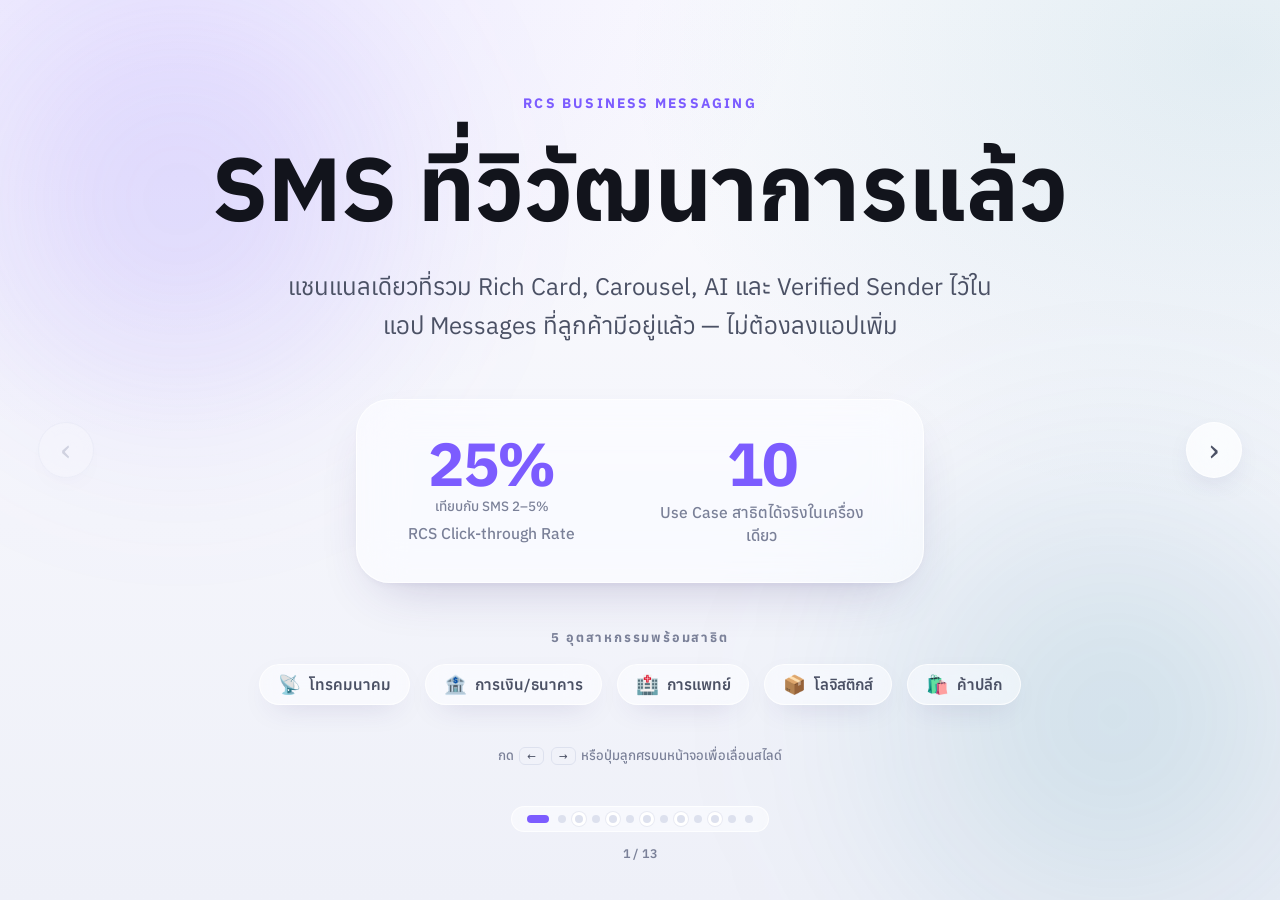
==== commit c26d6b6f: "Bundle Anuphan Thai font, fix Thai typography proportions, split KPIs, add hero industry strip - Sel" ====
--- a/index.html
+++ b/index.html
@@ -6,6 +6,7 @@
 <title>RCS Use Case Showcase — SMS ที่วิวัฒนาการแล้ว</title>
 <meta name="description" content="RCS Business Messaging use case แบบ interactive slide deck พร้อม Phone Simulator เล่นบทสนทนาได้จริง สำหรับทีม presale">
 <link rel="icon" href="data:,">
+<link rel="stylesheet" href="css/fonts.css">
 <link rel="stylesheet" href="css/style.css">
 </head>
 <body class="deck-mode">
--- a/css/fonts.css
+++ b/css/fonts.css
@@ -0,0 +1,33 @@
+/* Anuphan (Cadson Demak, SIL OFL 1.1) — self-hosted variable subsets, weights 400-700 */
+@font-face {
+  font-family: 'Anuphan';
+  font-style: normal;
+  font-weight: 400 700;
+  font-display: swap;
+  src: url('../fonts/anuphan-thai.woff2') format('woff2');
+  unicode-range: U+02D7, U+0303, U+0331, U+0E01-0E5B, U+200C-200D, U+25CC;
+}
+@font-face {
+  font-family: 'Anuphan';
+  font-style: normal;
+  font-weight: 400 700;
+  font-display: swap;
+  src: url('../fonts/anuphan-vietnamese.woff2') format('woff2');
+  unicode-range: U+0102-0103, U+0110-0111, U+0128-0129, U+0168-0169, U+01A0-01A1, U+01AF-01B0, U+0300-0301, U+0303-0304, U+0308-0309, U+0323, U+0329, U+1EA0-1EF9, U+20AB;
+}
+@font-face {
+  font-family: 'Anuphan';
+  font-style: normal;
+  font-weight: 400 700;
+  font-display: swap;
+  src: url('../fonts/anuphan-latin-ext.woff2') format('woff2');
+  unicode-range: U+0100-02BA, U+02BD-02C5, U+02C7-02CC, U+02CE-02D7, U+02DD-02FF, U+0304, U+0308, U+0329, U+1D00-1DBF, U+1E00-1E9F, U+1EF2-1EFF, U+2020, U+20A0-20AB, U+20AD-20C0, U+2113, U+2C60-2C7F, U+A720-A7FF;
+}
+@font-face {
+  font-family: 'Anuphan';
+  font-style: normal;
+  font-weight: 400 700;
+  font-display: swap;
+  src: url('../fonts/anuphan-latin.woff2') format('woff2');
+  unicode-range: U+0000-00FF, U+0131, U+0152-0153, U+02BB-02BC, U+02C6, U+02DA, U+02DC, U+0304, U+0308, U+0329, U+2000-206F, U+20AC, U+2122, U+2191, U+2193, U+2212, U+2215, U+FEFF, U+FFFD;
+}
--- a/css/style.css
+++ b/css/style.css
@@ -35,8 +35,10 @@
   --shadow-md: 0 8px 30px -8px rgba(20, 24, 46, 0.14);
   --shadow-lg: 0 24px 60px -20px rgba(20, 24, 46, 0.2);
 
-  --font-sans: -apple-system, BlinkMacSystemFont, 'Segoe UI', 'Leelawadee UI',
-    'Noto Sans Thai', 'Sarabun', 'Thonburi', system-ui, 'Helvetica Neue', Arial, sans-serif;
+  /* Latin/numerals stay in the Apple system font (SF Pro); SF Pro has no Thai
+     glyphs, so Thai falls through per-glyph to the self-hosted Anuphan webfont. */
+  --font-sans: -apple-system, BlinkMacSystemFont, 'Anuphan', 'Segoe UI', 'Leelawadee UI',
+    'Noto Sans Thai', 'Sarabun', system-ui, sans-serif;
 
   color-scheme: light;
 }
@@ -645,8 +647,8 @@
 .hero-h1 {
   font-size: clamp(2.6rem, 8vw, 5.6rem);
   font-weight: 700;
-  line-height: 1.04;
-  letter-spacing: -0.025em;
+  line-height: 1.16;              /* room for Thai upper vowels / tone marks */
+  letter-spacing: 0;             /* no negative tracking on Thai */
   color: var(--text);
   margin-bottom: clamp(18px, 3vh, 34px);
 }
@@ -654,7 +656,7 @@
   color: var(--text-dim);
   font-size: clamp(1.05rem, 2.1vw, 1.5rem);
   font-weight: 400;
-  line-height: 1.5;
+  line-height: 1.62;
   max-width: 720px;
   margin: 0 auto clamp(36px, 6vh, 68px);
 }
@@ -669,16 +671,28 @@
 .hero-stat-value {
   font-size: clamp(2.4rem, 5vw, 3.8rem);
   font-weight: 700;
-  letter-spacing: -0.02em;
+  letter-spacing: 0;
   color: var(--accent);
-  line-height: 1;
+  line-height: 1.12;
+}
+/* pure-numeral values (SF Pro digits) may keep tight tracking */
+.hero-stat-value.is-num { letter-spacing: -0.02em; line-height: 1; }
+.hero-stat-qual {
+  display: block;
+  font-size: clamp(.72rem, 1.05vw, .84rem);
+  font-weight: 500;
+  color: var(--text-faint);
+  line-height: 1.45;
+  letter-spacing: 0;
+  max-width: 200px;
+  margin-top: 2px;
 }
 .hero-stat-label {
   font-size: clamp(.82rem, 1.3vw, .98rem);
   color: var(--text-faint);
   font-weight: 500;
   max-width: 220px;
-  line-height: 1.4;
+  line-height: 1.5;
 }
 .hero-hint {
   color: var(--text-faint);
@@ -695,12 +709,49 @@
   color: var(--text-dim);
 }
 
+/* ---- hero industry strip (replaces the old "5 industries" number tile) ---- */
+.hero-industries {
+  display: flex;
+  flex-direction: column;
+  align-items: center;
+  gap: clamp(12px, 1.8vh, 18px);
+  margin: 0 auto clamp(28px, 4.5vh, 48px);
+}
+.hero-ind-cap {
+  font-size: clamp(.7rem, 1vw, .8rem);
+  font-weight: 700;
+  letter-spacing: 0.14em;
+  text-transform: uppercase;
+  color: var(--text-faint);
+}
+.hero-ind-row {
+  display: flex;
+  flex-wrap: wrap;
+  justify-content: center;
+  gap: clamp(9px, 1.3vw, 15px);
+}
+.hero-ind {
+  display: inline-flex;
+  align-items: center;
+  gap: 8px;
+  padding: 9px clamp(13px, 1.4vw, 18px);
+  border-radius: 999px;
+}
+.hero-ind-icon { font-size: 1.15em; line-height: 1; }
+.hero-ind-label {
+  font-size: clamp(.82rem, 1.2vw, .95rem);
+  font-weight: 600;
+  color: var(--text-dim);
+  line-height: 1.35;
+  letter-spacing: 0;
+}
+
 /* ---- capabilities slide ---- */
 .slide-h2 {
   font-size: clamp(2rem, 5vw, 3.4rem);
   font-weight: 700;
-  letter-spacing: -0.02em;
-  line-height: 1.08;
+  letter-spacing: 0;
+  line-height: 1.22;
   color: var(--text);
   margin-bottom: clamp(28px, 5vh, 56px);
 }
@@ -709,7 +760,7 @@
   font-size: clamp(1rem, 1.7vw, 1.2rem);
   max-width: 640px;
   margin: -12px auto clamp(30px, 5vh, 52px);
-  line-height: 1.5;
+  line-height: 1.6;
 }
 .cap-list {
   display: grid;
@@ -727,7 +778,7 @@
   font-size: clamp(.82rem, 1.2vw, .98rem);
   font-weight: 600;
   color: var(--text-dim);
-  line-height: 1.3;
+  line-height: 1.45;
 }
 
 /* ---- use-case slide ---- */
@@ -756,15 +807,15 @@
 .uc-title {
   font-size: clamp(1.9rem, 3.6vw, 3rem);
   font-weight: 700;
-  letter-spacing: -0.02em;
-  line-height: 1.1;
+  letter-spacing: 0;
+  line-height: 1.22;
   color: var(--text);
   margin-bottom: clamp(16px, 2.5vh, 24px);
 }
 .uc-problem {
   color: var(--text-dim);
   font-size: clamp(1rem, 1.5vw, 1.2rem);
-  line-height: 1.55;
+  line-height: 1.62;
   max-width: 520px;
   margin-bottom: clamp(26px, 4vh, 44px);
 }
@@ -772,14 +823,27 @@
 .uc-kpi-value {
   font-size: clamp(2.6rem, 5.5vw, 4.4rem);
   font-weight: 700;
-  letter-spacing: -0.03em;
-  line-height: 1;
+  letter-spacing: 0;
+  line-height: 1.14;
   color: var(--accent);
+}
+/* pure-numeral KPI headline (SF Pro digits) may keep tight tracking */
+.uc-kpi-value.is-num { letter-spacing: -0.02em; line-height: 1; }
+.uc-kpi-qual {
+  font-size: clamp(.82rem, 1.15vw, .98rem);
+  color: var(--text-dim);
+  font-weight: 500;
+  line-height: 1.45;
+  letter-spacing: 0;
+  margin-top: 2px;
+  max-width: 320px;
 }
 .uc-kpi-label {
   font-size: clamp(.9rem, 1.4vw, 1.05rem);
   color: var(--text-faint);
   font-weight: 500;
+  line-height: 1.45;
+  margin-top: 2px;
 }
 .uc-dock { display: flex; justify-content: center; }
 
@@ -796,8 +860,8 @@
 .close-h2 {
   font-size: clamp(2.1rem, 5.5vw, 3.8rem);
   font-weight: 700;
-  letter-spacing: -0.025em;
-  line-height: 1.08;
+  letter-spacing: 0;
+  line-height: 1.2;
   color: var(--text);
   margin-bottom: clamp(36px, 6vh, 64px);
 }
@@ -819,7 +883,7 @@
 .pillar-desc {
   font-size: clamp(.88rem, 1.3vw, 1rem);
   color: var(--text-dim);
-  line-height: 1.5;
+  line-height: 1.6;
 }
 .close-cta {
   color: var(--text-faint);
@@ -910,3 +974,255 @@
 @media (prefers-reduced-motion: reduce) {
   .slide { transition: opacity .001s linear, visibility .001s linear; transform: none; }
 }
+
+/* =========================================================================
+   GLASS / visionOS DEPTH + SUBTLE MOTION  (frosted glass restyle)
+   Layered ambient background · frosted floating panels · staggered entrance.
+   Animate only transform/opacity. backdrop-filter is never animated.
+   ========================================================================= */
+:root {
+  --glass-bg: rgba(255, 255, 255, 0.52);
+  --glass-bg-strong: rgba(255, 255, 255, 0.74);
+  --glass-border: rgba(255, 255, 255, 0.75);
+  --glass-blur: blur(22px) saturate(155%);
+  --glass-blur-sm: blur(16px) saturate(150%);
+  --glass-shadow:
+    0 22px 55px -26px rgba(58, 46, 120, 0.30),
+    0 4px 14px -8px rgba(58, 46, 120, 0.14);
+  --glass-shadow-sm: 0 10px 30px -14px rgba(58, 46, 120, 0.26);
+  --deck-base:
+    radial-gradient(1200px 900px at 12% -6%, rgba(124, 92, 255, 0.12), transparent 55%),
+    radial-gradient(1100px 820px at 96% 6%, rgba(14, 116, 144, 0.10), transparent 55%),
+    linear-gradient(180deg, #fbfbfe, #f4f5fb 58%, #eef0f8);
+}
+
+/* ---- layered ambient background (replaces flat white) ---- */
+body.deck-mode { background: var(--deck-base); }
+.deck { background: var(--deck-base); }
+
+/* large, faint, blurred colour blooms drifting behind the frosted panels */
+.deck::before,
+.deck::after {
+  content: '';
+  position: absolute;
+  z-index: 0;
+  border-radius: 50%;
+  filter: blur(80px);
+  pointer-events: none;
+  will-change: transform;
+}
+.deck::before {
+  width: 48vw; height: 48vw;
+  left: -10vw; top: -12vh;
+  background: radial-gradient(circle, rgba(124, 92, 255, 0.20), transparent 68%);
+  animation: bloomDriftA 26s ease-in-out infinite alternate;
+}
+.deck::after {
+  width: 54vw; height: 54vw;
+  right: -14vw; bottom: -18vh;
+  background: radial-gradient(circle, rgba(14, 116, 144, 0.17), transparent 68%);
+  animation: bloomDriftB 32s ease-in-out infinite alternate;
+}
+@keyframes bloomDriftA {
+  from { transform: translate3d(0, 0, 0) scale(1); }
+  to   { transform: translate3d(4vw, 3vh, 0) scale(1.08); }
+}
+@keyframes bloomDriftB {
+  from { transform: translate3d(0, 0, 0) scale(1); }
+  to   { transform: translate3d(-3vw, -4vh, 0) scale(1.10); }
+}
+
+/* ---- frosted glass floating panels (accents for depth, not every element) ---- */
+.slide-hero .hero-stats,
+.slide-caps .cap-item,
+.slide-close .pillar,
+.slide-uc .uc-kpi {
+  background: var(--glass-bg);
+  -webkit-backdrop-filter: var(--glass-blur);
+  backdrop-filter: var(--glass-blur);
+  border: 1px solid var(--glass-border);
+  box-shadow: var(--glass-shadow);
+}
+
+/* hero industry chips — lighter frosted pills */
+.slide-hero .hero-ind {
+  background: var(--glass-bg);
+  -webkit-backdrop-filter: var(--glass-blur-sm);
+  backdrop-filter: var(--glass-blur-sm);
+  border: 1px solid var(--glass-border);
+  box-shadow: var(--glass-shadow-sm);
+}
+
+/* hero stat cluster — single floating glass bar */
+.slide-hero .hero-stats {
+  width: fit-content;
+  max-width: 100%;
+  margin-left: auto;
+  margin-right: auto;
+  padding: clamp(22px, 3vw, 34px) clamp(26px, 4vw, 56px);
+  border-radius: var(--radius-xl);
+}
+
+/* capabilities — glass tiles */
+.slide-caps .cap-item {
+  padding: clamp(18px, 2.4vw, 26px) clamp(12px, 1.6vw, 18px);
+  border-radius: var(--radius-lg);
+  transition: transform .25s ease, box-shadow .25s ease;
+}
+.slide-caps .cap-item:hover {
+  transform: translateY(-4px);
+  box-shadow: 0 28px 60px -28px rgba(58, 46, 120, 0.36), var(--glass-shadow);
+}
+
+/* closing pillars — glass tiles */
+.slide-close .pillar {
+  padding: clamp(20px, 2.6vw, 30px);
+  border-radius: var(--radius-lg);
+}
+
+/* use-case headline KPI — floating glass chip */
+.slide-uc .uc-kpi {
+  width: fit-content;
+  padding: clamp(16px, 2vw, 24px) clamp(22px, 2.6vw, 32px);
+  border-radius: var(--radius-lg);
+}
+
+/* phone simulator floats on the glass (soft ambient shadow beneath) */
+.deck .phone-shell {
+  box-shadow:
+    0 44px 90px -34px rgba(50, 40, 110, 0.48),
+    0 14px 34px -20px rgba(50, 40, 110, 0.32),
+    0 0 0 2px #2a3155 inset;
+}
+
+/* ---- nav arrows + bottom chrome: cohesive frosted-glass language ---- */
+.deck-arrow {
+  background: var(--glass-bg-strong);
+  -webkit-backdrop-filter: var(--glass-blur-sm);
+  backdrop-filter: var(--glass-blur-sm);
+  border: 1px solid var(--glass-border);
+  box-shadow: var(--glass-shadow-sm);
+}
+.deck-arrow:hover {
+  background: rgba(255, 255, 255, 0.85);
+  border-color: color-mix(in srgb, var(--accent) 45%, var(--glass-border));
+}
+.deck-dots {
+  padding: 8px 15px;
+  border-radius: 999px;
+  background: var(--glass-bg);
+  -webkit-backdrop-filter: var(--glass-blur-sm);
+  backdrop-filter: var(--glass-blur-sm);
+  border: 1px solid var(--glass-border);
+  box-shadow: var(--glass-shadow-sm);
+}
+
+/* ---- graceful fallback where backdrop-filter is unsupported ---- */
+@supports not ((backdrop-filter: blur(1px)) or (-webkit-backdrop-filter: blur(1px))) {
+  .slide-hero .hero-stats,
+  .slide-hero .hero-ind,
+  .slide-caps .cap-item,
+  .slide-close .pillar,
+  .slide-uc .uc-kpi,
+  .deck-dots { background: rgba(255, 255, 255, 0.90); }
+  .deck-arrow { background: rgba(255, 255, 255, 0.94); }
+}
+
+/* =========================================================================
+   ENTRANCE STAGGER — content settles into place when a slide becomes active
+   Pure CSS, keyed off the existing .slide.active class (no JS involved).
+   ========================================================================= */
+@keyframes deckRise {
+  from { opacity: 0; transform: translateY(20px); }
+  to   { opacity: 1; transform: translateY(0); }
+}
+
+/* hero */
+.slide-hero.active .slide-center > * {
+  animation: deckRise .58s cubic-bezier(.22, .61, .36, 1) both;
+}
+.slide-hero.active .slide-center > *:nth-child(1) { animation-delay: .06s; }
+.slide-hero.active .slide-center > *:nth-child(2) { animation-delay: .14s; }
+.slide-hero.active .slide-center > *:nth-child(3) { animation-delay: .22s; }
+.slide-hero.active .slide-center > *:nth-child(4) { animation-delay: .30s; }
+.slide-hero.active .slide-center > *:nth-child(5) { animation-delay: .38s; }
+.slide-hero.active .slide-center > *:nth-child(6) { animation-delay: .46s; }
+
+/* capabilities — heading atoms, then per-tile stagger */
+.slide-caps.active .kicker,
+.slide-caps.active .slide-h2,
+.slide-caps.active .slide-sub,
+.slide-caps.active .cap-item {
+  animation: deckRise .52s cubic-bezier(.22, .61, .36, 1) both;
+}
+.slide-caps.active .kicker   { animation-delay: .06s; }
+.slide-caps.active .slide-h2 { animation-delay: .14s; }
+.slide-caps.active .slide-sub { animation-delay: .22s; }
+.slide-caps.active .cap-item:nth-child(1)  { animation-delay: .30s; }
+.slide-caps.active .cap-item:nth-child(2)  { animation-delay: .35s; }
+.slide-caps.active .cap-item:nth-child(3)  { animation-delay: .40s; }
+.slide-caps.active .cap-item:nth-child(4)  { animation-delay: .45s; }
+.slide-caps.active .cap-item:nth-child(5)  { animation-delay: .50s; }
+.slide-caps.active .cap-item:nth-child(6)  { animation-delay: .55s; }
+.slide-caps.active .cap-item:nth-child(7)  { animation-delay: .60s; }
+.slide-caps.active .cap-item:nth-child(8)  { animation-delay: .65s; }
+.slide-caps.active .cap-item:nth-child(9)  { animation-delay: .70s; }
+.slide-caps.active .cap-item:nth-child(10) { animation-delay: .75s; }
+
+/* use-case — copy atoms + phone dock */
+.slide-uc.active .uc-industry,
+.slide-uc.active .uc-title,
+.slide-uc.active .uc-problem,
+.slide-uc.active .uc-kpi,
+.slide-uc.active .uc-dock {
+  animation: deckRise .6s cubic-bezier(.22, .61, .36, 1) both;
+}
+.slide-uc.active .uc-industry { animation-delay: .10s; }
+.slide-uc.active .uc-title    { animation-delay: .18s; }
+.slide-uc.active .uc-problem  { animation-delay: .26s; }
+.slide-uc.active .uc-kpi      { animation-delay: .34s; }
+.slide-uc.active .uc-dock     { animation-delay: .18s; }
+
+/* closing — heading atoms, per-pillar stagger, then CTA */
+.slide-close.active .kicker,
+.slide-close.active .close-h2,
+.slide-close.active .pillar,
+.slide-close.active .close-cta {
+  animation: deckRise .55s cubic-bezier(.22, .61, .36, 1) both;
+}
+.slide-close.active .kicker   { animation-delay: .06s; }
+.slide-close.active .close-h2 { animation-delay: .14s; }
+.slide-close.active .pillar:nth-child(1) { animation-delay: .24s; }
+.slide-close.active .pillar:nth-child(2) { animation-delay: .30s; }
+.slide-close.active .pillar:nth-child(3) { animation-delay: .36s; }
+.slide-close.active .pillar:nth-child(4) { animation-delay: .42s; }
+.slide-close.active .close-cta { animation-delay: .52s; }
+
+/* centre KPI panel on stacked mobile layout */
+@media (max-width: 960px) {
+  .slide-uc .uc-kpi { margin-left: auto; margin-right: auto; }
+}
+
+/* respect reduced-motion: no drift, no stagger — content shown immediately */
+@media (prefers-reduced-motion: reduce) {
+  .deck::before,
+  .deck::after { animation: none !important; }
+  .slide-hero.active .slide-center > *,
+  .slide-caps.active .kicker,
+  .slide-caps.active .slide-h2,
+  .slide-caps.active .slide-sub,
+  .slide-caps.active .cap-item,
+  .slide-uc.active .uc-industry,
+  .slide-uc.active .uc-title,
+  .slide-uc.active .uc-problem,
+  .slide-uc.active .uc-kpi,
+  .slide-uc.active .uc-dock,
+  .slide-close.active .kicker,
+  .slide-close.active .close-h2,
+  .slide-close.active .pillar,
+  .slide-close.active .close-cta {
+    animation: none !important;
+    opacity: 1 !important;
+    transform: none !important;
+  }
+}
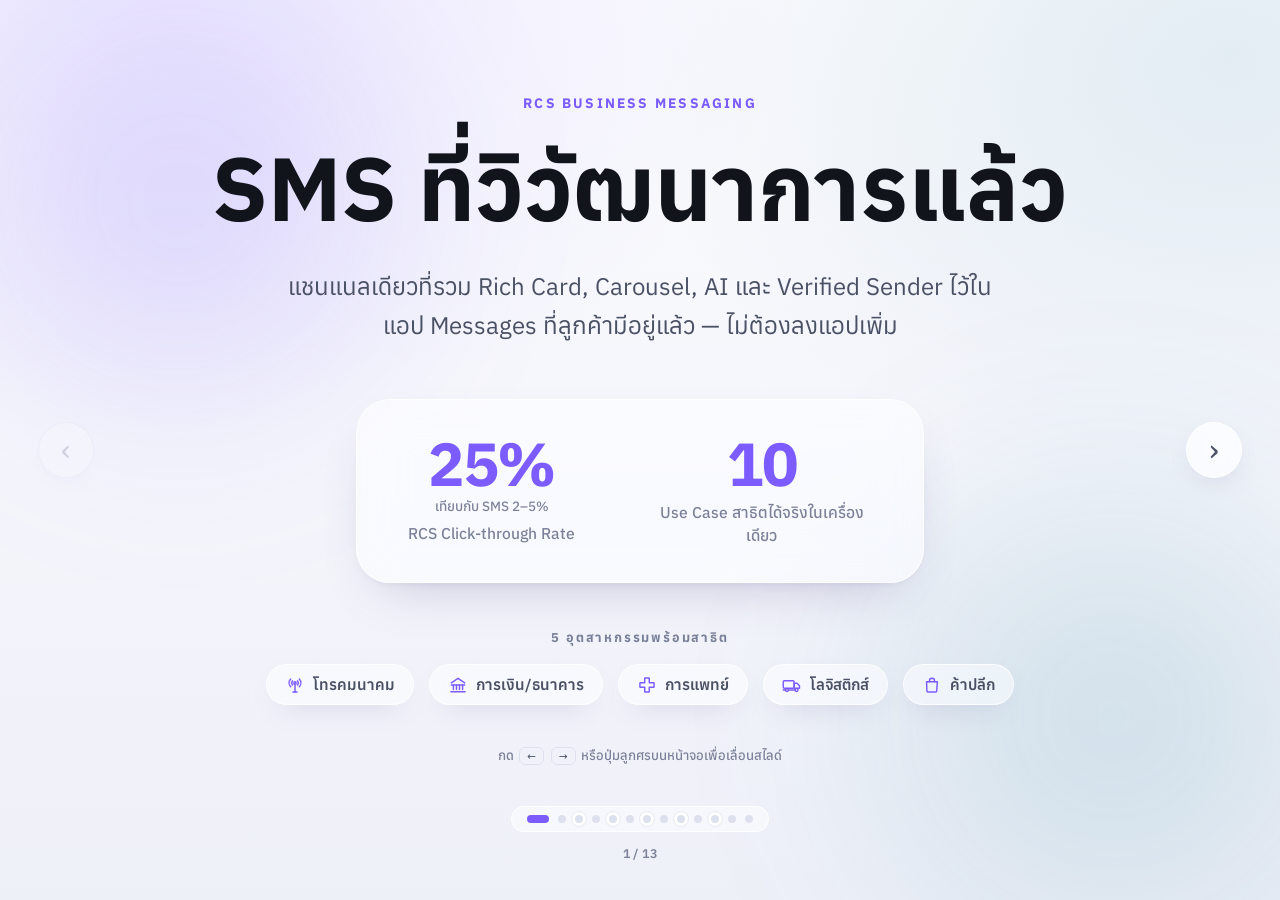
==== commit 7a407450: "Replace emoji category icons with cohesive minimal line-icon set - New js/icons.js registry of hand-" ====
--- a/index.html
+++ b/index.html
@@ -26,6 +26,7 @@
 <!-- single persistent simulator instance, moved into the active use-case slide -->
 <div class="sim-holder"><div id="simulatorRoot" class="simulator-root"></div></div>
 
+<script src="js/icons.js"></script>
 <script src="js/usecases.js"></script>
 <script src="js/simulator.js"></script>
 <script src="js/app.js"></script>
--- a/css/style.css
+++ b/css/style.css
@@ -264,27 +264,60 @@
 
 /* ---------------- phone shell ---------------- */
 .phone-shell {
-  width: 340px; max-width: 100%;
-  background: linear-gradient(160deg, #1b2035, #0c0f1a);
-  border-radius: var(--radius-xl);
-  padding: 14px 12px 20px;
-  box-shadow: var(--shadow-lg), 0 0 0 2px #2a3155 inset;
+  width: 336px; max-width: 100%;
+  border-radius: 54px;
+  padding: 12px;
+  background:
+    linear-gradient(148deg, #262933 0%, #0e0f14 20%, #060709 50%, #0e0f14 80%, #2d3039 100%);
+  box-shadow:
+    0 44px 74px -30px rgba(40, 34, 96, 0.48),
+    0 18px 38px -18px rgba(20, 24, 46, 0.42),
+    0 0 0 1px rgba(255, 255, 255, 0.10),
+    0 1px 0 rgba(255, 255, 255, 0.18) inset,
+    0 0 0 2px rgba(0, 0, 0, 0.55) inset;
   position: relative;
 }
+/* side buttons */
+.phone-shell::before {   /* left volume rocker */
+  content: ''; position: absolute; left: -2px; top: 128px;
+  width: 2px; height: 94px; border-radius: 2px 0 0 2px;
+  background: linear-gradient(180deg, #383b45, #101219);
+}
+.phone-shell::after {    /* right power button */
+  content: ''; position: absolute; right: -2px; top: 150px;
+  width: 2px; height: 68px; border-radius: 0 2px 2px 0;
+  background: linear-gradient(180deg, #383b45, #101219);
+}
+/* dynamic island — floats over the app header */
 .phone-notch {
-  width: 120px; height: 22px; background: #05060a; border-radius: 0 0 16px 16px;
-  margin: 0 auto 8px;
-}
-.phone-home-bar { width: 120px; height: 4px; background: #333c5c; border-radius: 4px; margin: 14px auto 0; }
+  position: absolute; z-index: 6;
+  top: 25px; left: 50%; transform: translateX(-50%);
+  width: 100px; height: 27px; border-radius: 999px;
+  background: #000;
+  box-shadow: 0 1px 3px rgba(0, 0, 0, 0.45);
+}
+.phone-notch::after {    /* camera lens */
+  content: ''; position: absolute; top: 50%; right: 13px; transform: translateY(-50%);
+  width: 8px; height: 8px; border-radius: 50%;
+  background: radial-gradient(circle at 35% 30%, #2b527a 0%, #0a1622 55%, #000 100%);
+  box-shadow: 0 0 0 1px rgba(255, 255, 255, 0.06);
+}
+.phone-home-bar {
+  width: 108px; height: 5px; border-radius: 999px;
+  background: rgba(255, 255, 255, 0.22);
+  margin: 11px auto 3px;
+}
 
 .phone-screen {
   background: var(--bg);
-  border-radius: 26px;
+  border-radius: 42px;
   overflow: hidden;
   display: flex; flex-direction: column;
   height: 560px;
-  border: 1px solid #0006;
-}
+  box-shadow: 0 0 0 2px #000;
+}
+/* clear the dynamic island so app content starts below it */
+.phone-screen .chat-header { padding-top: 40px; }
 
 .chat-header {
   --brand-color: #7c5cff;
@@ -299,8 +332,10 @@
   background: var(--brand-color);
   display: flex; align-items: center; justify-content: center;
   font-size: 1.05rem; flex-shrink: 0;
+  color: #fff;
   box-shadow: 0 0 0 2px color-mix(in srgb, var(--brand-color) 40%, transparent);
 }
+.chat-avatar .line-icon { width: 21px; height: 21px; }
 .chat-header-text { display: flex; flex-direction: column; min-width: 0; flex-grow: 1; }
 .chat-brand-row { display: flex; align-items: center; gap: 5px; }
 .chat-brand-name { font-weight: 800; font-size: 0.96rem; white-space: nowrap; overflow: hidden; text-overflow: ellipsis; }
@@ -308,13 +343,16 @@
 .chat-header-dots { color: var(--text-faint); font-weight: 800; padding: 0 4px; }
 
 .verified-badge {
-  width: 14px; height: 14px; border-radius: 50%;
-  background: var(--accent-2); flex-shrink: 0; position: relative;
+  width: 19px; height: 19px; border-radius: 50%;
+  background: linear-gradient(145deg, #3ab6ff, #1d84f0);
+  flex-shrink: 0; position: relative;
+  box-shadow: 0 0 0 2px #fff, 0 1px 4px rgba(29, 132, 240, 0.55);
 }
 .verified-badge::after {
-  content: ''; position: absolute; left: 3.5px; top: 2px; width: 5px; height: 8px;
-  border-right: 2px solid #05060a; border-bottom: 2px solid #05060a;
-  transform: rotate(40deg);
+  content: ''; position: absolute; left: 6px; top: 4px; width: 5px; height: 9px;
+  border-right: 2.4px solid #fff; border-bottom: 2.4px solid #fff;
+  border-radius: 1px;
+  transform: rotate(42deg);
 }
 
 .chat-feed {
@@ -737,7 +775,8 @@
   padding: 9px clamp(13px, 1.4vw, 18px);
   border-radius: 999px;
 }
-.hero-ind-icon { font-size: 1.15em; line-height: 1; }
+.hero-ind-icon { display: inline-flex; align-items: center; color: var(--accent); }
+.hero-ind-icon .line-icon { width: clamp(18px, 1.6vw, 20px); height: clamp(18px, 1.6vw, 20px); }
 .hero-ind-label {
   font-size: clamp(.82rem, 1.2vw, .95rem);
   font-weight: 600;
@@ -771,8 +810,18 @@
 }
 .cap-item { display: flex; flex-direction: column; align-items: center; gap: 12px; }
 .cap-item-icon {
-  font-size: clamp(1.8rem, 3vw, 2.6rem);
-  line-height: 1;
+  display: flex; align-items: center; justify-content: center;
+  color: var(--accent);
+}
+.cap-item-icon .line-icon {
+  width: clamp(28px, 3.4vw, 34px);
+  height: clamp(28px, 3.4vw, 34px);
+}
+/* shared: crisp, inherits stroke color via currentColor */
+.line-icon {
+  display: block;
+  overflow: visible;
+  shape-rendering: geometricPrecision;
 }
 .cap-item-label {
   font-size: clamp(.82rem, 1.2vw, .98rem);
@@ -803,7 +852,8 @@
   text-transform: uppercase;
   margin-bottom: clamp(16px, 2.5vh, 26px);
 }
-.uc-industry-icon { font-size: 1.1em; }
+.uc-industry-icon { display: inline-flex; align-items: center; }
+.uc-industry-icon .line-icon { width: 1.15em; height: 1.15em; }
 .uc-title {
   font-size: clamp(1.9rem, 3.6vw, 3rem);
   font-weight: 700;
